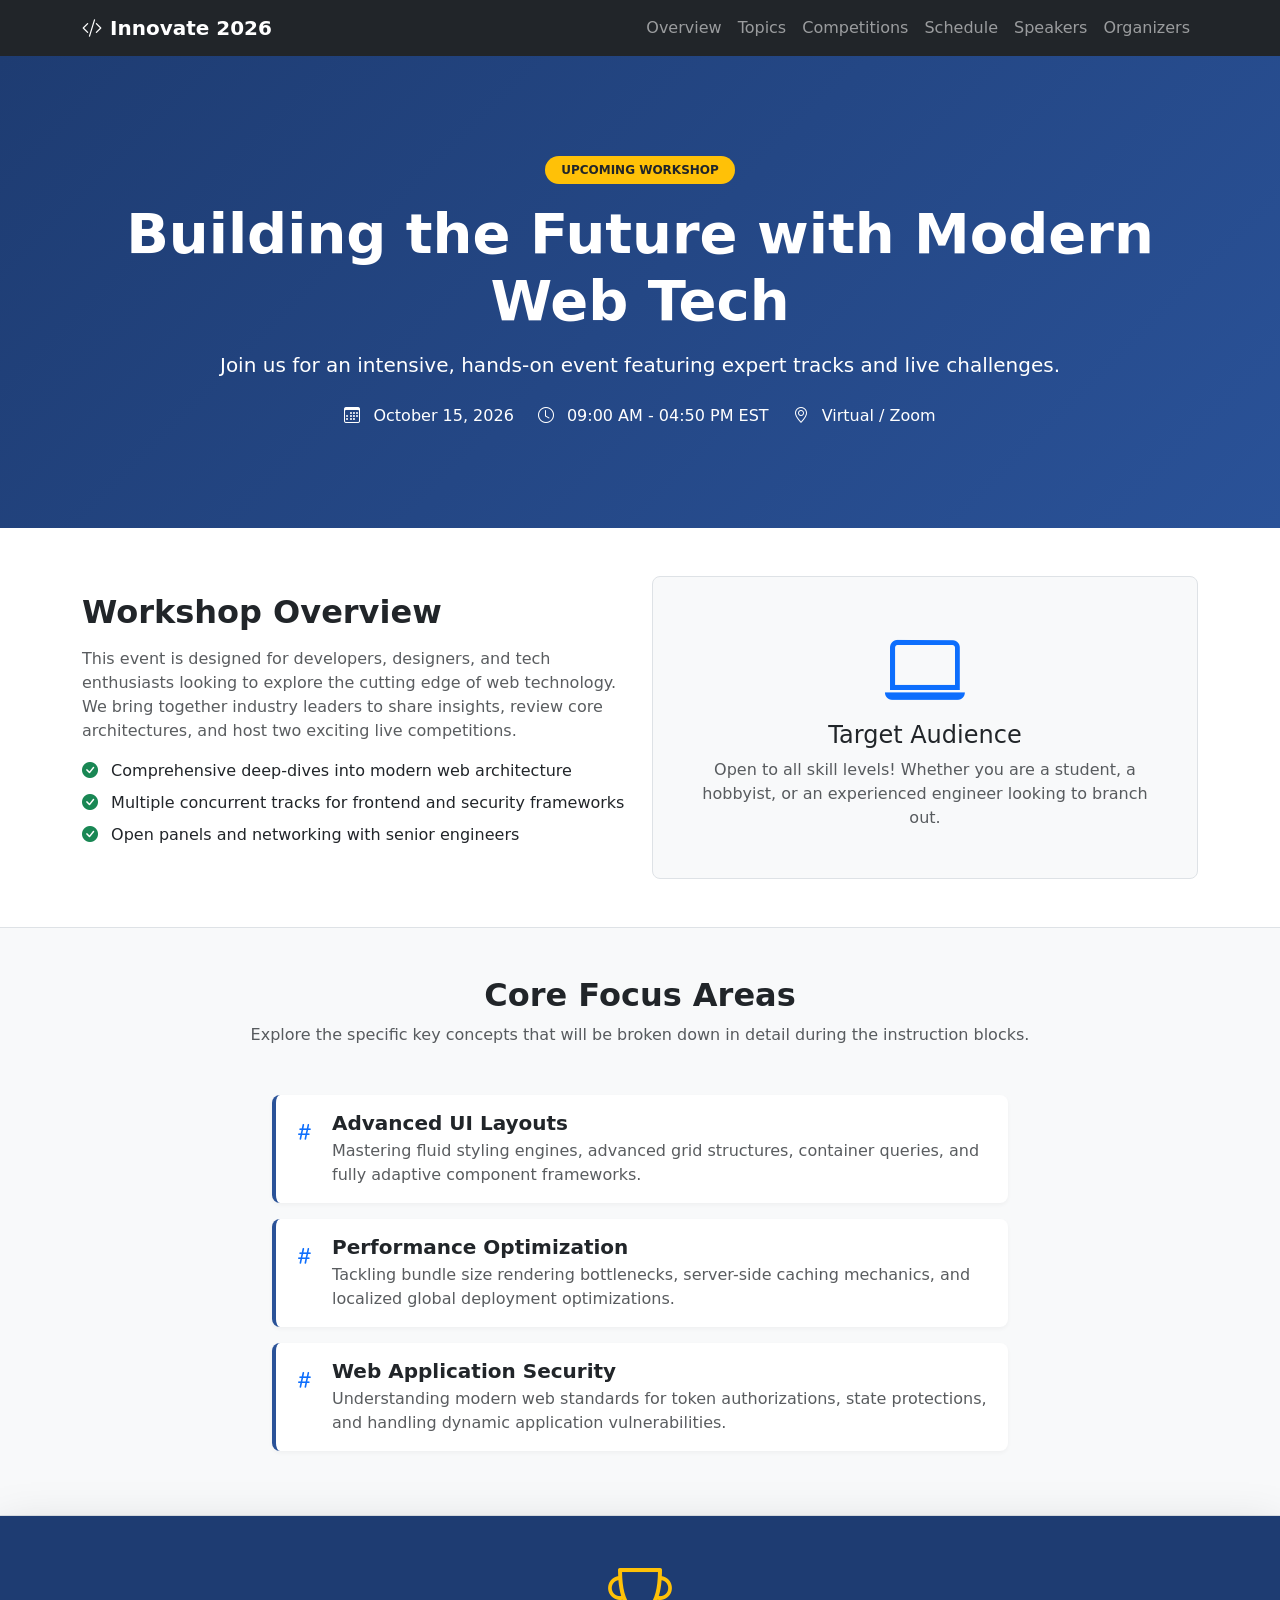
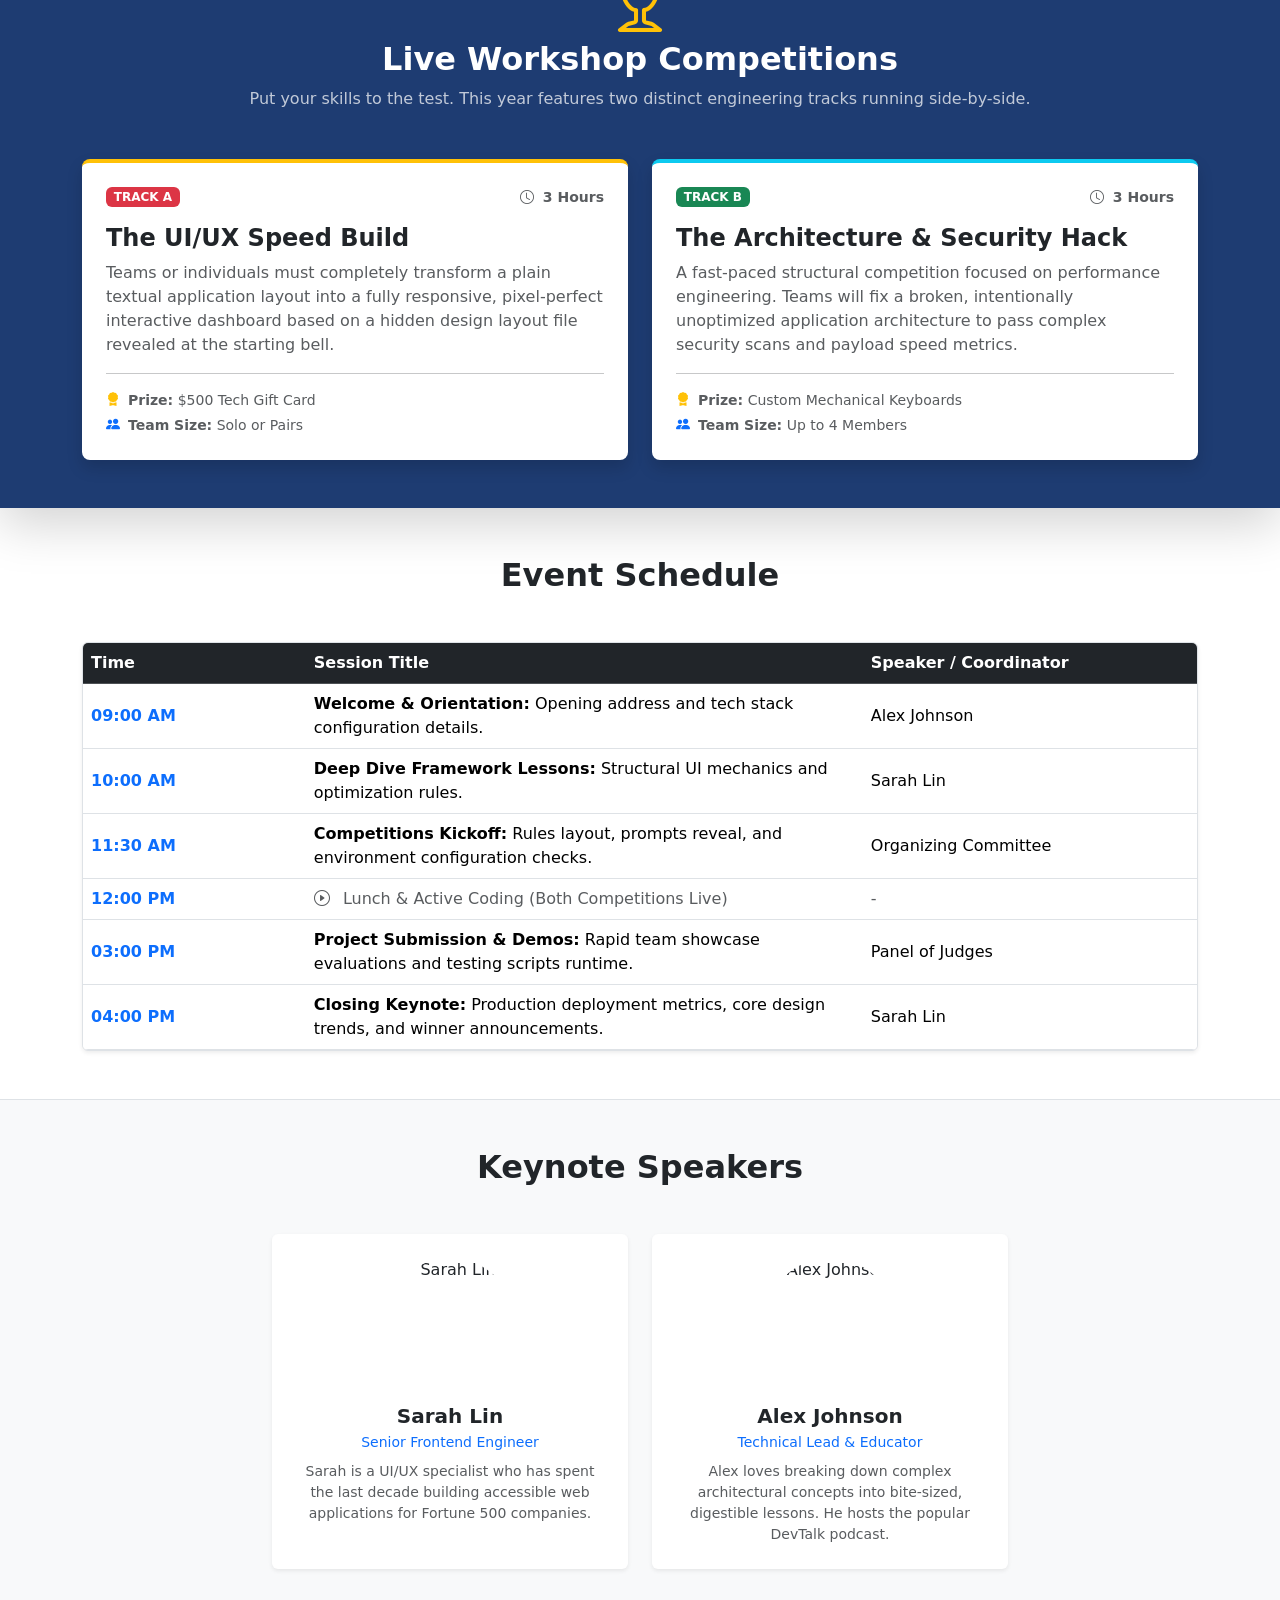
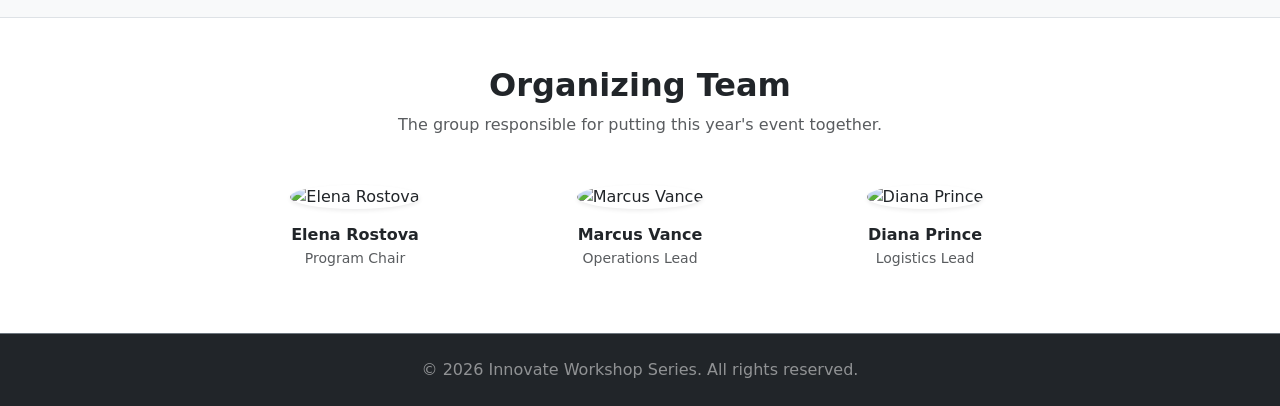
==== dev_index.html @ ad9a091f "new website draft" ====
<!DOCTYPE html>
<html lang="en">
<head>
    <meta charset="UTF-8">
    <meta name="viewport" content="width=device-width, initial-scale=1.0">
    <title>Innovate 2026 | Tech Workshop & Competitions</title>
    <!-- Bootstrap 5 CSS -->
    <link href="https://cdn.jsdelivr.net/npm/bootstrap@5.3.3/dist/css/bootstrap.min.css" rel="stylesheet">
    <!-- Bootstrap Icons -->
    <link href="https://cdn.jsdelivr.net/npm/bootstrap-icons@1.11.3/font/bootstrap-icons.min.css" rel="stylesheet">
    <style>
        .hero-section {
            background: linear-gradient(135deg, #1e3c72 0%, #2a5298 100%);
            color: white;
            padding: 100px 0;
        }

        .speaker-card img, .organizer-card img {
            width: 130px;
            height: 130px;
            object-fit: cover;
        }

        .bg-competitions { background-color: #1e3c72; color: #ffffff; }
        
        .topic-list-item {
            padding: 1rem;
            background: #ffffff;
            border-radius: 8px;
            box-shadow: 0 2px 4px rgba(0,0,0,0.04);
            margin-bottom: 1rem;
            border-left: 4px solid #2a5298;
        }
    </style>
</head>
<body>

    <!-- Navigation -->
    <nav class="navbar navbar-expand-lg navbar-dark bg-dark sticky-top">
        <div class="container">
            <a class="navbar-brand fw-bold" href="#"><i class="bi bi-code-slash me-2"></i>Innovate 2026</a>
            <button class="navbar-toggler" type="button" data-bs-toggle="collapse" data-bs-target="#navbarNav">
                <span class="navbar-toggler-icon"></span>
            </button>
            <div class="collapse navbar-collapse" id="navbarNav">
                <ul class="navbar-nav ms-auto">
                    <li class="nav-item"><a class="nav-link" href="#overview">Overview</a></li>
                    <li class="nav-item"><a class="nav-link" href="#topics">Topics</a></li>
                    <li class="nav-item"><a class="nav-link" href="#competitions">Competitions</a></li>
                    <li class="nav-item"><a class="nav-link" href="#schedule">Schedule</a></li>
                    <li class="nav-item"><a class="nav-link" href="#speakers">Speakers</a></li>
                    <li class="nav-item"><a class="nav-link" href="#organizers">Organizers</a></li>
                </ul>
            </div>
        </div>
    </nav>
    

    <!-- Hero Section -->
    <header class="hero-section text-center">
        <div class="container">
            <span class="badge bg-warning text-dark mb-3 px-3 py-2 rounded-pill fw-bold">UPCOMING WORKSHOP</span>
            <h1 class="display-4 fw-bold mb-3">Building the Future with Modern Web Tech</h1>
            <p class="lead mb-4">Join us for an intensive, hands-on event featuring expert tracks and live challenges.</p>
            <div class="d-flex justify-content-center gap-4">
                <div><i class="bi bi-calendar3 me-2"></i> October 15, 2026</div>
                <div><i class="bi bi-clock me-2"></i> 09:00 AM - 04:50 PM EST</div>
                <div><i class="bi bi-geo-alt me-2"></i> Virtual / Zoom</div>
            </div>
        </div>
    </header>

    <!-- Overview Section (White Background) -->
    <section id="overview" class="py-5">
        <div class="container">
            <div class="row align-items-center">
                <div class="col-md-6">
                    <h2 class="fw-bold mb-3">Workshop Overview</h2>
                    <p class="text-muted">This event is designed for developers, designers, and tech enthusiasts looking to explore the cutting edge of web technology. We bring together industry leaders to share insights, review core architectures, and host two exciting live competitions.</p>
                    <ul class="list-unstyled">
                        <li class="mb-2"><i class="bi bi-check-circle-fill text-success me-2"></i> Comprehensive deep-dives into modern web architecture</li>
                        <li class="mb-2"><i class="bi bi-check-circle-fill text-success me-2"></i> Multiple concurrent tracks for frontend and security frameworks</li>
                        <li class="mb-2"><i class="bi bi-check-circle-fill text-success me-2"></i> Open panels and networking with senior engineers</li>
                    </ul>
                </div>
                <div class="col-md-6 text-center">
                    <div class="p-5 bg-light rounded-3 border">
                        <i class="bi bi-laptop display-1 text-primary mb-3"></i>
                        <h4>Target Audience</h4>
                        <p class="text-muted mb-0">Open to all skill levels! Whether you are a student, a hobbyist, or an experienced engineer looking to branch out.</p>
                    </div>
                </div>
            </div>
        </div>
    </section>

    <!-- Topics Section (Light Gray Background) -->
    <section id="topics" class="py-5 bg-light border-top border-bottom">
        <div class="container">
            <h2 class="text-center fw-bold mb-2">Core Focus Areas</h2>
            <p class="text-center text-muted mb-5">Explore the specific key concepts that will be broken down in detail during the instruction blocks.</p>
            
            <div class="row justify-content-center">
                <div class="col-lg-8">
                    <!-- Bulleted Style List Group -->
                    <div class="topic-list-item d-flex align-items-start">
                        <i class="bi bi-hash text-primary fs-4 me-3 mt-1"></i>
                        <div>
                            <h5 class="fw-bold mb-1">Advanced UI Layouts</h5>
                            <p class="text-muted mb-0">Mastering fluid styling engines, advanced grid structures, container queries, and fully adaptive component frameworks.</p>
                        </div>
                    </div>

                    <div class="topic-list-item d-flex align-items-start">
                        <i class="bi bi-hash text-primary fs-4 me-3 mt-1"></i>
                        <div>
                            <h5 class="fw-bold mb-1">Performance Optimization</h5>
                            <p class="text-muted mb-0">Tackling bundle size rendering bottlenecks, server-side caching mechanics, and localized global deployment optimizations.</p>
                        </div>
                    </div>

                    <div class="topic-list-item d-flex align-items-start">
                        <i class="bi bi-hash text-primary fs-4 me-3 mt-1"></i>
                        <div>
                            <h5 class="fw-bold mb-1">Web Application Security</h5>
                            <p class="text-muted mb-0">Understanding modern web standards for token authorizations, state protections, and handling dynamic application vulnerabilities.</p>
                        </div>
                    </div>
                </div>
            </div>
        </div>
    </section>

    <!-- Competitions Section (Dark Slate Background for high contrast) -->
    <section id="competitions" class="py-5 bg-competitions shadow-lg">
        <div class="container">
            <div class="text-center mb-5">
                <i class="bi bi-trophy display-3 text-warning mb-2"></i>
                <h2 class="fw-bold">Live Workshop Competitions</h2>
                <p class="text-light opacity-75">Put your skills to the test. This year features two distinct engineering tracks running side-by-side.</p>
            </div>
            
            <div class="row g-4">
                <!-- Competition 1 -->
                <div class="col-md-6">
                    <div class="bg-white text-dark p-4 rounded-3 h-100 border-top border-4 border-warning shadow">
                        <div class="d-flex justify-content-between align-items-center mb-3">
                            <span class="badge bg-danger">TRACK A</span>
                            <small class="text-muted fw-bold"><i class="bi bi-clock me-1"></i> 3 Hours</small>
                        </div>
                        <h4 class="fw-bold mb-2">The UI/UX Speed Build</h4>
                        <p class="text-muted">Teams or individuals must completely transform a plain textual application layout into a fully responsive, pixel-perfect interactive dashboard based on a hidden design layout file revealed at the starting bell.</p>
                        <hr>
                        <ul class="list-unstyled text-muted small mb-0">
                            <li class="mb-1"><i class="bi bi-award-fill text-warning me-2"></i><strong>Prize:</strong> $500 Tech Gift Card</li>
                            <li><i class="bi bi-people-fill text-primary me-2"></i><strong>Team Size:</strong> Solo or Pairs</li>
                        </ul>
                    </div>
                </div>
                
                <!-- Competition 2 -->
                <div class="col-md-6">
                    <div class="bg-white text-dark p-4 rounded-3 h-100 border-top border-4 border-info shadow">
                        <div class="d-flex justify-content-between align-items-center mb-3">
                            <span class="badge bg-success">TRACK B</span>
                            <small class="text-muted fw-bold"><i class="bi bi-clock me-1"></i> 3 Hours</small>
                        </div>
                        <h4 class="fw-bold mb-2">The Architecture & Security Hack</h4>
                        <p class="text-muted">A fast-paced structural competition focused on performance engineering. Teams will fix a broken, intentionally unoptimized application architecture to pass complex security scans and payload speed metrics.</p>
                        <hr>
                        <ul class="list-unstyled text-muted small mb-0">
                            <li class="mb-1"><i class="bi bi-award-fill text-warning me-2"></i><strong>Prize:</strong> Custom Mechanical Keyboards</li>
                            <li><i class="bi bi-people-fill text-primary me-2"></i><strong>Team Size:</strong> Up to 4 Members</li>
                        </ul>
                    </div>
                </div>
            </div>
        </div>
    </section>

    <!-- Schedule Section (White Background) -->
    <section id="schedule" class="py-5 bg-schedule">
        <div class="container">
            <h2 class="text-center fw-bold mb-5">Event Schedule</h2>
            <div class="table-responsive bg-white shadow-sm rounded border">
                <table class="table table-hover align-middle mb-0">
                    <thead class="table-dark">
                        <tr>
                            <th style="width: 20%">Time</th>
                            <th style="width: 50%">Session Title</th>
                            <th style="width: 30%">Speaker / Coordinator</th>
                        </tr>
                    </thead>
                    <tbody>
                        <tr>
                            <td class="fw-bold text-primary">09:00 AM</td>
                            <td><strong>Welcome & Orientation:</strong> Opening address and tech stack configuration details.</td>
                            <td>Alex Johnson</td>
                        </tr>
                        <tr>
                            <td class="fw-bold text-primary">10:00 AM</td>
                            <td><strong>Deep Dive Framework Lessons:</strong> Structural UI mechanics and optimization rules.</td>
                            <td>Sarah Lin</td>
                        </tr>
                        <tr>
                            <td class="fw-bold text-primary">11:30 AM</td>
                            <td><strong>Competitions Kickoff:</strong> Rules layout, prompts reveal, and environment configuration checks.</td>
                            <td>Organizing Committee</td>
                        </tr>
                        <tr>
                            <td class="fw-bold text-primary">12:00 PM</td>
                            <td class="text-muted"><i class="bi bi-play-circle me-2"></i> Lunch & Active Coding (Both Competitions Live)</td>
                            <td class="text-muted">-</td>
                        </tr>
                        <tr>
                            <td class="fw-bold text-primary">03:00 PM</td>
                            <td><strong>Project Submission & Demos:</strong> Rapid team showcase evaluations and testing scripts runtime.</td>
                            <td>Panel of Judges</td>
                        </tr>
                        <tr>
                            <td class="fw-bold text-primary">04:00 PM</td>
                            <td><strong>Closing Keynote:</strong> Production deployment metrics, core design trends, and winner announcements.</td>
                            <td>Sarah Lin</td>
                        </tr>
                    </tbody>
                </table>
            </div>
        </div>
    </section>

    <!-- Speakers Section (Light Gray Background) -->
    <section id="speakers" class="py-5 bg-light border-top border-bottom">
        <div class="container">
            <h2 class="text-center fw-bold mb-5">Keynote Speakers</h2>
            <div class="row g-4 justify-content-center">
                <!-- Speaker 1 -->
                <div class="col-md-5 col-lg-4">
                    <div class="card h-100 text-center shadow-sm p-4 speaker-card border-0">
                        <img src="https://images.unsplash.com/photo-1534528741775-53994a69daeb?auto=format&fit=crop&w=300&q=80" class="rounded-circle mx-auto mb-3" alt="Sarah Lin">
                        <h5 class="fw-bold mb-1">Sarah Lin</h5>
                        <p class="text-primary small mb-2">Senior Frontend Engineer</p>
                        <p class="text-muted small mb-0">Sarah is a UI/UX specialist who has spent the last decade building accessible web applications for Fortune 500 companies.</p>
                    </div>
                </div>
                <!-- Speaker 2 -->
                <div class="col-md-5 col-lg-4">
                    <div class="card h-100 text-center shadow-sm p-4 speaker-card border-0">
                        <img src="https://images.unsplash.com/photo-1507003211169-0a1dd7228f2d?auto=format&fit=crop&w=300&q=80" class="rounded-circle mx-auto mb-3" alt="Alex Johnson">
                        <h5 class="fw-bold mb-1">Alex Johnson</h5>
                        <p class="text-primary small mb-2">Technical Lead & Educator</p>
                        <p class="text-muted small mb-0">Alex loves breaking down complex architectural concepts into bite-sized, digestible lessons. He hosts the popular DevTalk podcast.</p>
                    </div>
                </div>
            </div>
        </div>
    </section>

    <!-- Organizers Section (White Background) -->
    <section id="organizers" class="py-5">
        <div class="container">
            <h2 class="text-center fw-bold mb-2">Organizing Team</h2>
            <p class="text-center text-muted mb-5">The group responsible for putting this year's event together.</p>
            <div class="row g-4 justify-content-center">
                <!-- Organizer 1 -->
                <div class="col-6 col-md-3">
                    <div class="text-center organizer-card">
                        <img src="https://images.unsplash.com/photo-1573496359142-b8d87734a5a2?auto=format&fit=crop&w=300&q=80" class="rounded-circle mx-auto mb-3 shadow-sm" alt="Elena Rostova">
                        <h6 class="fw-bold mb-1">Elena Rostova</h6>
                        <p class="text-muted small">Program Chair</p>
                    </div>
                </div>
                <!-- Organizer 2 -->
                <div class="col-6 col-md-3">
                    <div class="text-center organizer-card">
                        <img src="https://images.unsplash.com/photo-1492562080023-ab3db95bfbce?auto=format&fit=crop&w=300&q=80" class="rounded-circle mx-auto mb-3 shadow-sm" alt="Marcus Vance">
                        <h6 class="fw-bold mb-1">Marcus Vance</h6>
                        <p class="text-muted small">Operations Lead</p>
                    </div>
                </div>
                <!-- Organizer 3 -->
                <div class="col-6 col-md-3">
                    <div class="text-center organizer-card">
                        <img src="https://images.unsplash.com/photo-1544005313-94ddf0286df2?auto=format&fit=crop&w=300&q=80" class="rounded-circle mx-auto mb-3 shadow-sm" alt="Diana Prince">
                        <h6 class="fw-bold mb-1">Diana Prince</h6>
                        <p class="text-muted small">Logistics Lead</p>
                    </div>
                </div>
            </div>
        </div>
    </section>

    <!-- Footer -->
    <footer class="bg-dark text-white-50 text-center py-4 border-top border-secondary">
        <div class="container">
            <p class="mb-0">&copy; 2026 Innovate Workshop Series. All rights reserved.</p>
        </div>
    </footer>

    <!-- Bootstrap 5 JS Bundle with Popper -->
    <script src="https://cdn.jsdelivr.net/npm/bootstrap@5.3.3/dist/js/bootstrap.bundle.min.js"></script>
</body>
</html>
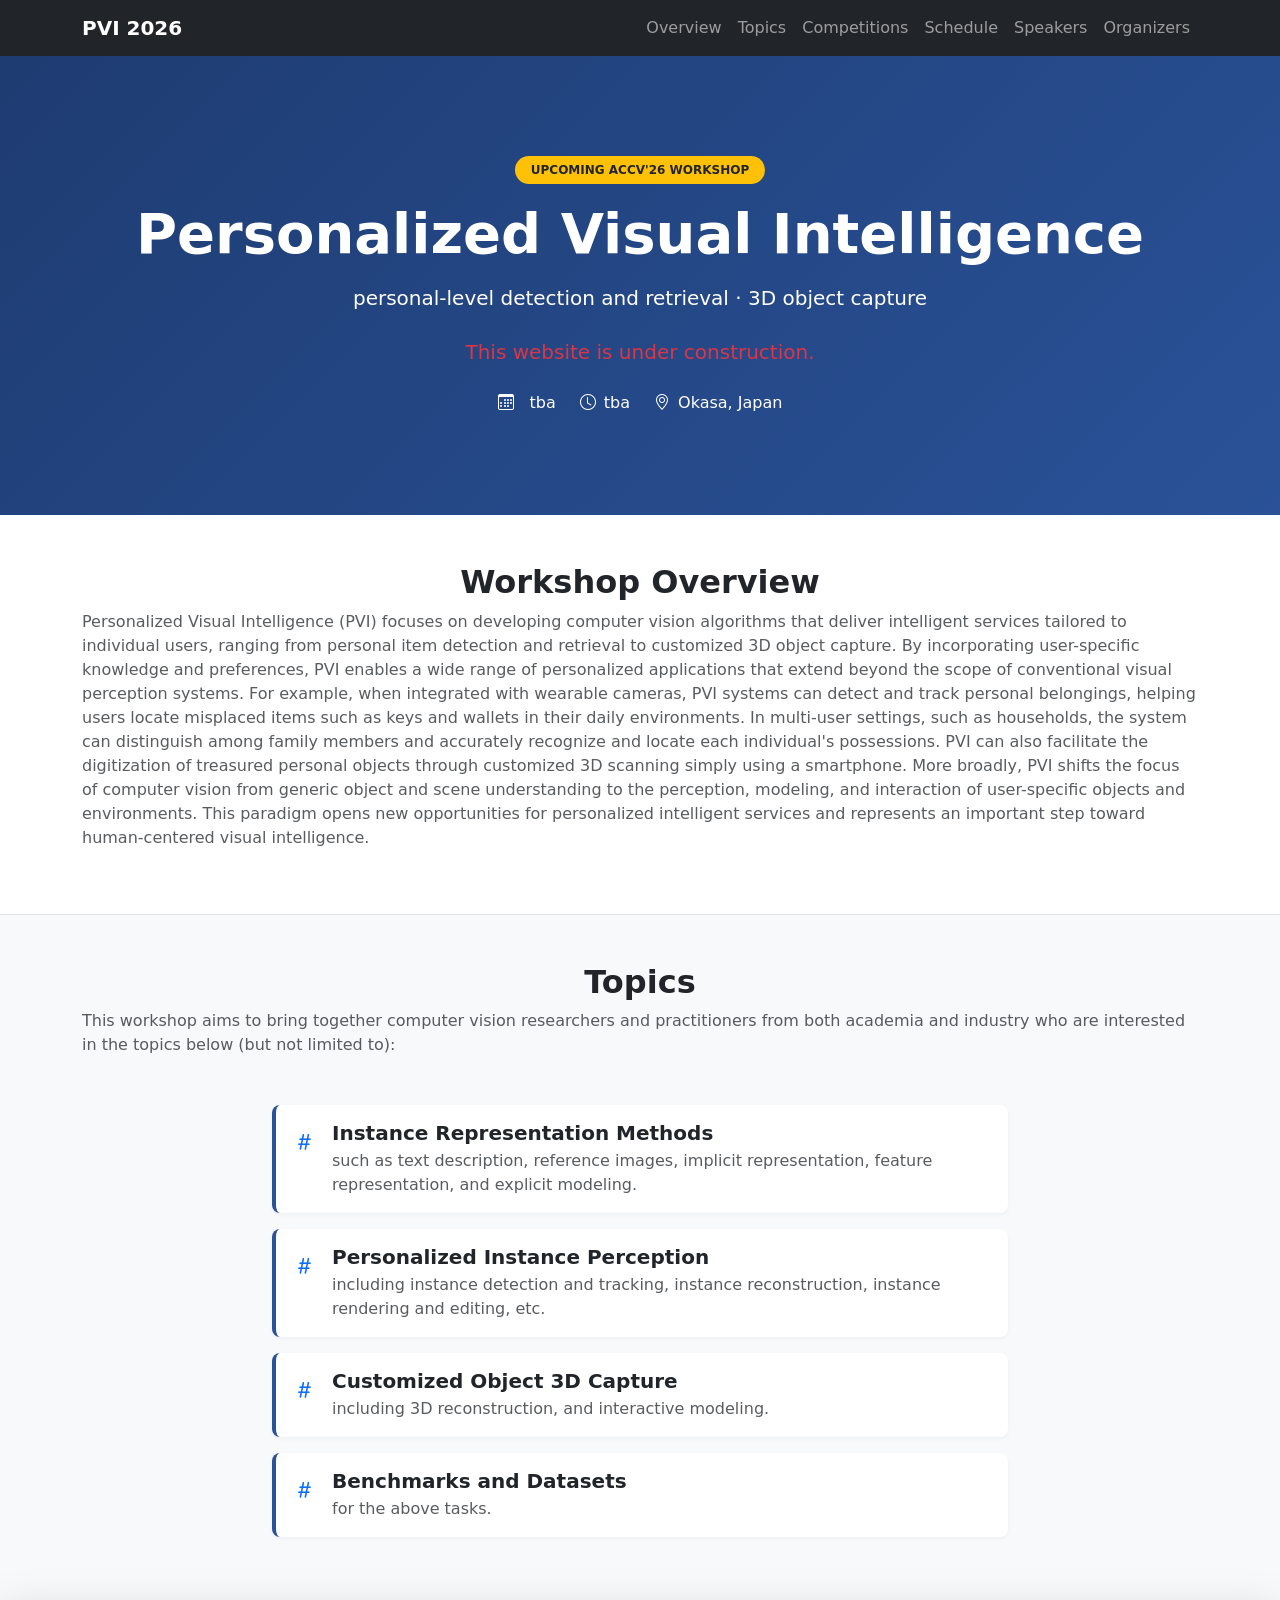
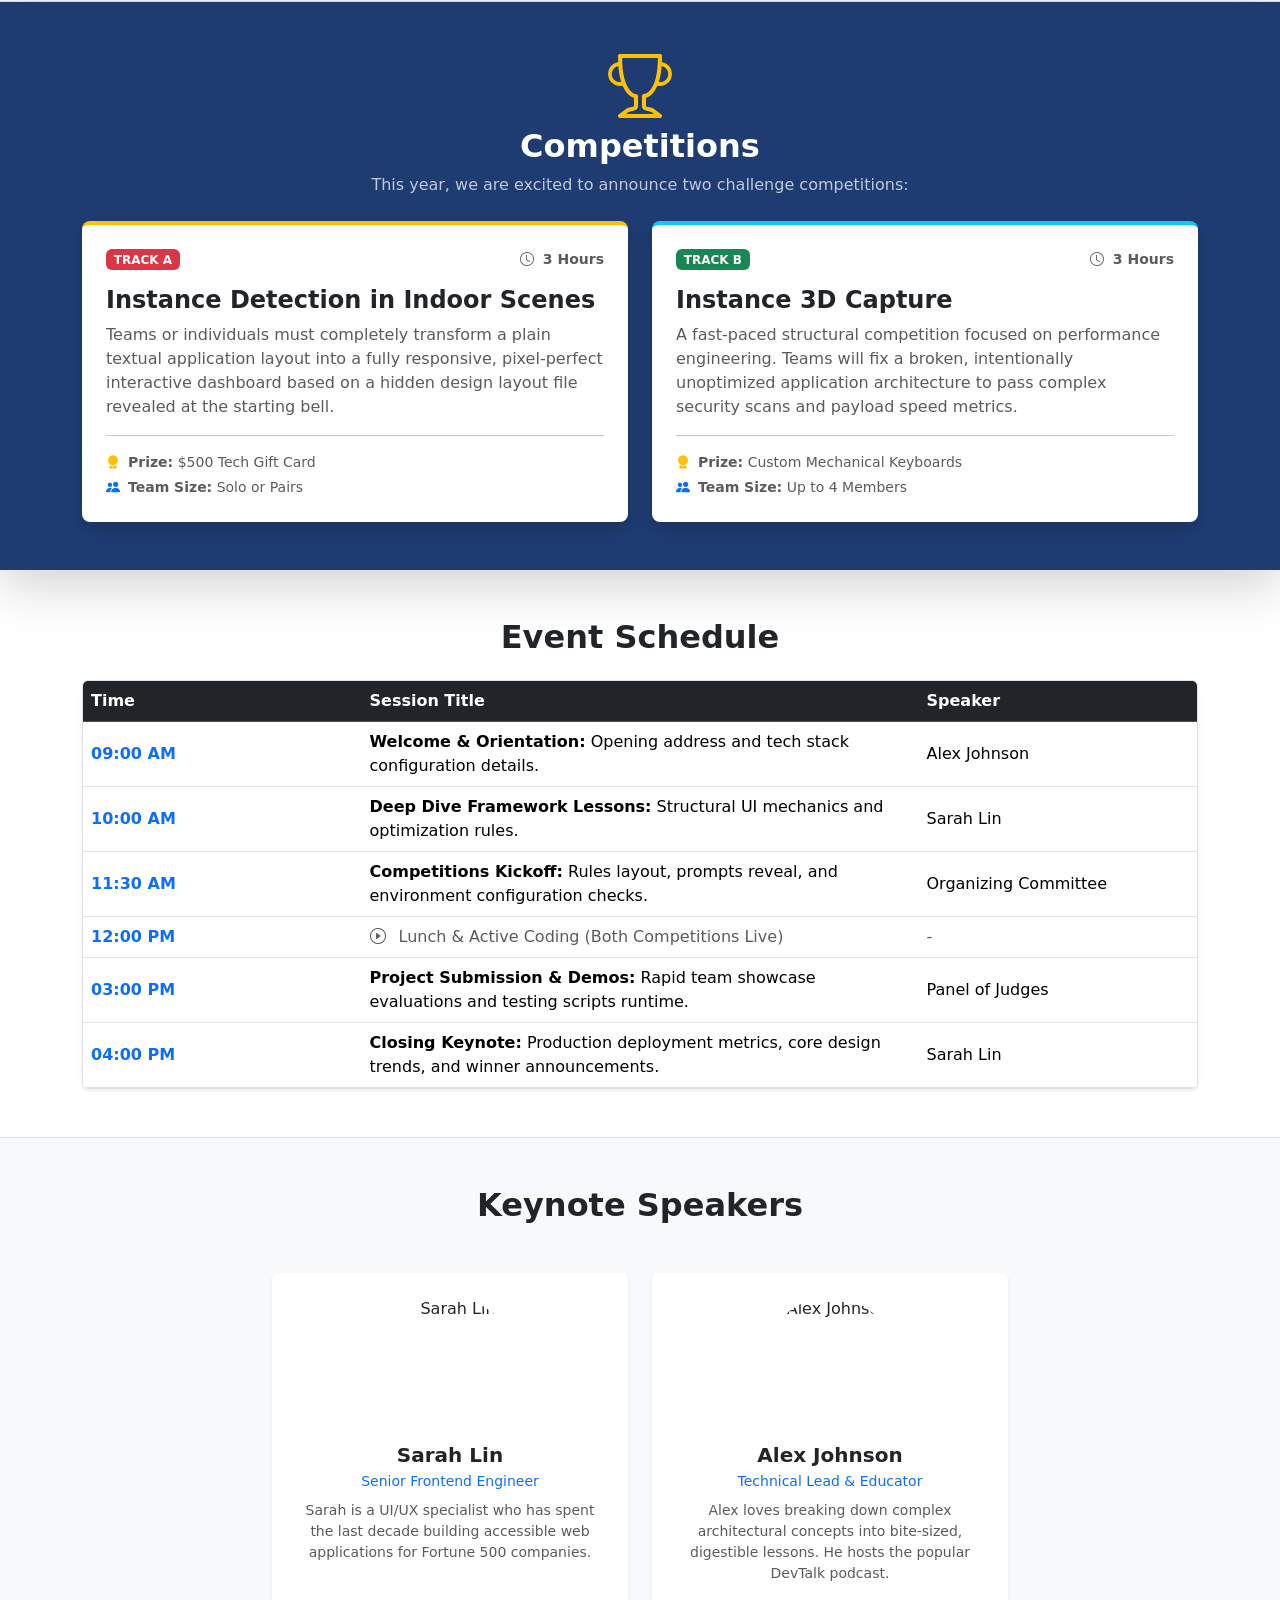
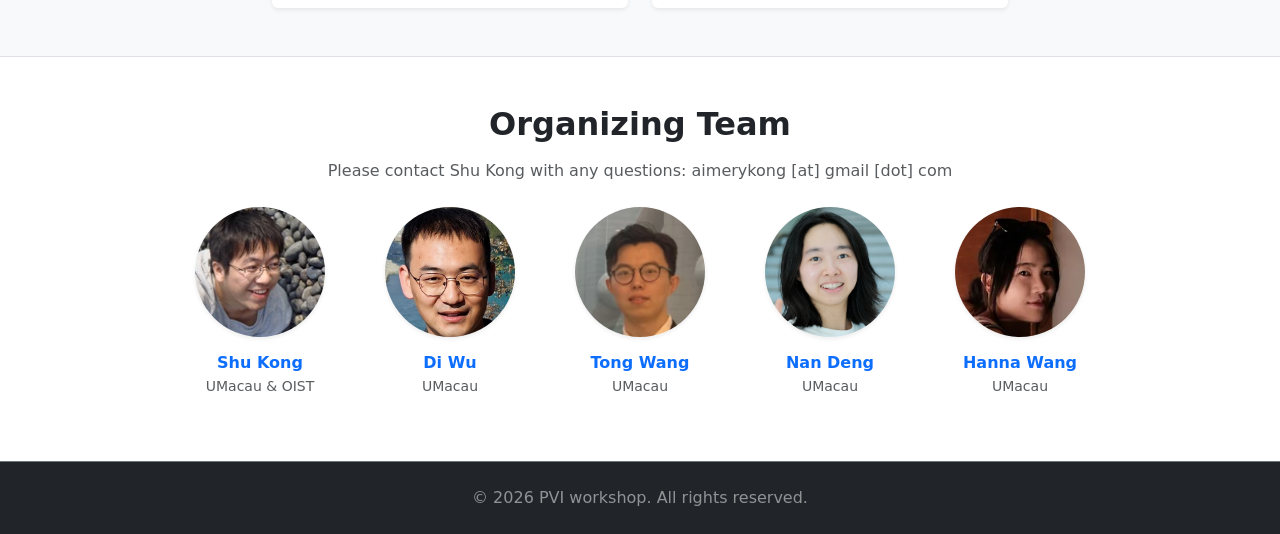
==== commit 121767f1: "update overview & topic & organizer" ====
--- a/dev_index.html
+++ b/dev_index.html
@@ -3,7 +3,7 @@
 <head>
     <meta charset="UTF-8">
     <meta name="viewport" content="width=device-width, initial-scale=1.0">
-    <title>Innovate 2026 | Tech Workshop & Competitions</title>
+    <title>PVI 2026</title>
     <!-- Bootstrap 5 CSS -->
     <link href="https://cdn.jsdelivr.net/npm/bootstrap@5.3.3/dist/css/bootstrap.min.css" rel="stylesheet">
     <!-- Bootstrap Icons -->
@@ -31,6 +31,7 @@
             margin-bottom: 1rem;
             border-left: 4px solid #2a5298;
         }
+
     </style>
 </head>
 <body>
@@ -38,7 +39,7 @@
     <!-- Navigation -->
     <nav class="navbar navbar-expand-lg navbar-dark bg-dark sticky-top">
         <div class="container">
-            <a class="navbar-brand fw-bold" href="#"><i class="bi bi-code-slash me-2"></i>Innovate 2026</a>
+            <a class="navbar-brand fw-bold" href="https://personalized-visual-intelligence.github.io">PVI 2026</a>
             <button class="navbar-toggler" type="button" data-bs-toggle="collapse" data-bs-target="#navbarNav">
                 <span class="navbar-toggler-icon"></span>
             </button>
@@ -59,46 +60,47 @@
     <!-- Hero Section -->
     <header class="hero-section text-center">
         <div class="container">
-            <span class="badge bg-warning text-dark mb-3 px-3 py-2 rounded-pill fw-bold">UPCOMING WORKSHOP</span>
-            <h1 class="display-4 fw-bold mb-3">Building the Future with Modern Web Tech</h1>
-            <p class="lead mb-4">Join us for an intensive, hands-on event featuring expert tracks and live challenges.</p>
+            <span class="badge bg-warning text-dark mb-3 px-3 py-2 rounded-pill fw-bold">UPCOMING ACCV'26 WORKSHOP</span>
+            <h1 class="display-4 fw-bold mb-3">Personalized Visual Intelligence</h1>
+            <p class="lead mb-4">personal-level detection and retrieval · 3D object capture</p>
+            <p class="lead mb-4 text-danger">This website is under construction.</p>
             <div class="d-flex justify-content-center gap-4">
-                <div><i class="bi bi-calendar3 me-2"></i> October 15, 2026</div>
-                <div><i class="bi bi-clock me-2"></i> 09:00 AM - 04:50 PM EST</div>
-                <div><i class="bi bi-geo-alt me-2"></i> Virtual / Zoom</div>
+                <div><i class="bi bi-calendar3 me-3"></i>tba</div>
+                <div><i class="bi bi-clock me-2"></i>tba</div>
+                <div><i class="bi bi-geo-alt me-2"></i>Okasa, Japan</div>
             </div>
         </div>
     </header>
 
-    <!-- Overview Section (White Background) -->
+
+
+    <!-- Overview Section -->
     <section id="overview" class="py-5">
         <div class="container">
             <div class="row align-items-center">
-                <div class="col-md-6">
-                    <h2 class="fw-bold mb-3">Workshop Overview</h2>
-                    <p class="text-muted">This event is designed for developers, designers, and tech enthusiasts looking to explore the cutting edge of web technology. We bring together industry leaders to share insights, review core architectures, and host two exciting live competitions.</p>
-                    <ul class="list-unstyled">
-                        <li class="mb-2"><i class="bi bi-check-circle-fill text-success me-2"></i> Comprehensive deep-dives into modern web architecture</li>
-                        <li class="mb-2"><i class="bi bi-check-circle-fill text-success me-2"></i> Multiple concurrent tracks for frontend and security frameworks</li>
-                        <li class="mb-2"><i class="bi bi-check-circle-fill text-success me-2"></i> Open panels and networking with senior engineers</li>
-                    </ul>
-                </div>
-                <div class="col-md-6 text-center">
-                    <div class="p-5 bg-light rounded-3 border">
-                        <i class="bi bi-laptop display-1 text-primary mb-3"></i>
-                        <h4>Target Audience</h4>
-                        <p class="text-muted mb-0">Open to all skill levels! Whether you are a student, a hobbyist, or an experienced engineer looking to branch out.</p>
-                    </div>
-                </div>
-            </div>
-        </div>
-    </section>
-
-    <!-- Topics Section (Light Gray Background) -->
+                <h2 class="text-center fw-bold mb-2">Workshop Overview</h2>
+                <p class="text-muted">
+                    Personalized Visual Intelligence (PVI) focuses on developing computer vision algorithms that 
+                    deliver intelligent services tailored to individual users, ranging from personal item detection 
+                    and retrieval to customized 3D object capture. By incorporating user-specific knowledge and preferences, 
+                    PVI enables a wide range of personalized applications that extend beyond the scope of conventional visual perception systems. 
+                    For example, when integrated with wearable cameras, PVI systems can detect and track personal belongings, 
+                    helping users locate misplaced items such as keys and wallets in their daily environments. 
+                    In multi-user settings, such as households, the system can distinguish among family members and accurately recognize and locate each individual's possessions. 
+                    PVI can also facilitate the digitization of treasured personal objects through customized 3D scanning simply using a smartphone. 
+                    More broadly, PVI shifts the focus of computer vision from generic object and scene understanding to the perception, 
+                    modeling, and interaction of user-specific objects and environments. 
+                    This paradigm opens new opportunities for personalized intelligent services and represents an important step toward human-centered visual intelligence. 
+                </p>
+            </div>
+        </div>
+    </section>
+
+    <!-- Topics Section -->
     <section id="topics" class="py-5 bg-light border-top border-bottom">
         <div class="container">
-            <h2 class="text-center fw-bold mb-2">Core Focus Areas</h2>
-            <p class="text-center text-muted mb-5">Explore the specific key concepts that will be broken down in detail during the instruction blocks.</p>
+            <h2 class="text-center fw-bold mb-2">Topics</h2>
+            <p class="text-muted mb-5">This workshop aims to bring together computer vision researchers and practitioners from both academia and industry who are interested in the topics below (but not limited to):</p>
             
             <div class="row justify-content-center">
                 <div class="col-lg-8">
@@ -106,24 +108,32 @@
                     <div class="topic-list-item d-flex align-items-start">
                         <i class="bi bi-hash text-primary fs-4 me-3 mt-1"></i>
                         <div>
-                            <h5 class="fw-bold mb-1">Advanced UI Layouts</h5>
-                            <p class="text-muted mb-0">Mastering fluid styling engines, advanced grid structures, container queries, and fully adaptive component frameworks.</p>
+                            <h5 class="fw-bold mb-1">Instance Representation Methods</h5>
+                            <p class="text-muted mb-0">such as text description, reference images, implicit representation, feature representation, and explicit modeling.</p>
                         </div>
                     </div>
 
                     <div class="topic-list-item d-flex align-items-start">
                         <i class="bi bi-hash text-primary fs-4 me-3 mt-1"></i>
                         <div>
-                            <h5 class="fw-bold mb-1">Performance Optimization</h5>
-                            <p class="text-muted mb-0">Tackling bundle size rendering bottlenecks, server-side caching mechanics, and localized global deployment optimizations.</p>
+                            <h5 class="fw-bold mb-1">Personalized Instance Perception</h5>
+                            <p class="text-muted mb-0">including instance detection and tracking, instance reconstruction, instance rendering and editing, etc.</p>
                         </div>
                     </div>
 
                     <div class="topic-list-item d-flex align-items-start">
                         <i class="bi bi-hash text-primary fs-4 me-3 mt-1"></i>
                         <div>
-                            <h5 class="fw-bold mb-1">Web Application Security</h5>
-                            <p class="text-muted mb-0">Understanding modern web standards for token authorizations, state protections, and handling dynamic application vulnerabilities.</p>
+                            <h5 class="fw-bold mb-1">Customized Object 3D Capture</h5>
+                            <p class="text-muted mb-0">including 3D reconstruction, and interactive modeling.</p>
+                        </div>
+                    </div>
+
+                    <div class="topic-list-item d-flex align-items-start">
+                        <i class="bi bi-hash text-primary fs-4 me-3 mt-1"></i>
+                        <div>
+                            <h5 class="fw-bold mb-1">Benchmarks and Datasets</h5>
+                            <p class="text-muted mb-0">for the above tasks.</p>
                         </div>
                     </div>
                 </div>
@@ -134,12 +144,12 @@
     <!-- Competitions Section (Dark Slate Background for high contrast) -->
     <section id="competitions" class="py-5 bg-competitions shadow-lg">
         <div class="container">
-            <div class="text-center mb-5">
+            <div class="text-center mb-4">
                 <i class="bi bi-trophy display-3 text-warning mb-2"></i>
-                <h2 class="fw-bold">Live Workshop Competitions</h2>
-                <p class="text-light opacity-75">Put your skills to the test. This year features two distinct engineering tracks running side-by-side.</p>
-            </div>
-            
+                <h2 class="fw-bold">Competitions</h2>
+                <p class="text-light opacity-75">This year, we are excited to announce two challenge competitions:</p>            
+            </div>
+
             <div class="row g-4">
                 <!-- Competition 1 -->
                 <div class="col-md-6">
@@ -148,7 +158,7 @@
                             <span class="badge bg-danger">TRACK A</span>
                             <small class="text-muted fw-bold"><i class="bi bi-clock me-1"></i> 3 Hours</small>
                         </div>
-                        <h4 class="fw-bold mb-2">The UI/UX Speed Build</h4>
+                        <h4 class="fw-bold mb-2">Instance Detection in Indoor Scenes</h4>
                         <p class="text-muted">Teams or individuals must completely transform a plain textual application layout into a fully responsive, pixel-perfect interactive dashboard based on a hidden design layout file revealed at the starting bell.</p>
                         <hr>
                         <ul class="list-unstyled text-muted small mb-0">
@@ -165,7 +175,7 @@
                             <span class="badge bg-success">TRACK B</span>
                             <small class="text-muted fw-bold"><i class="bi bi-clock me-1"></i> 3 Hours</small>
                         </div>
-                        <h4 class="fw-bold mb-2">The Architecture & Security Hack</h4>
+                        <h4 class="fw-bold mb-2">Instance 3D Capture</h4>
                         <p class="text-muted">A fast-paced structural competition focused on performance engineering. Teams will fix a broken, intentionally unoptimized application architecture to pass complex security scans and payload speed metrics.</p>
                         <hr>
                         <ul class="list-unstyled text-muted small mb-0">
@@ -181,14 +191,14 @@
     <!-- Schedule Section (White Background) -->
     <section id="schedule" class="py-5 bg-schedule">
         <div class="container">
-            <h2 class="text-center fw-bold mb-5">Event Schedule</h2>
+            <h2 class="text-center fw-bold mb-4">Event Schedule</h2>
             <div class="table-responsive bg-white shadow-sm rounded border">
                 <table class="table table-hover align-middle mb-0">
                     <thead class="table-dark">
                         <tr>
-                            <th style="width: 20%">Time</th>
+                            <th style="width: 25%">Time</th>
                             <th style="width: 50%">Session Title</th>
-                            <th style="width: 30%">Speaker / Coordinator</th>
+                            <th style="width: 25%">Speaker</th>
                         </tr>
                     </thead>
                     <tbody>
@@ -255,44 +265,70 @@
         </div>
     </section>
 
-    <!-- Organizers Section (White Background) -->
+    <!-- Organizers Section -->
     <section id="organizers" class="py-5">
         <div class="container">
-            <h2 class="text-center fw-bold mb-2">Organizing Team</h2>
-            <p class="text-center text-muted mb-5">The group responsible for putting this year's event together.</p>
+            <h2 class="text-center fw-bold mb-3">Organizing Team</h2>
+            <p class="text-center text-muted mb-4">Please contact Shu Kong with any questions: aimerykong [at] gmail [dot] com </p>
             <div class="row g-4 justify-content-center">
                 <!-- Organizer 1 -->
-                <div class="col-6 col-md-3">
-                    <div class="text-center organizer-card">
-                        <img src="https://images.unsplash.com/photo-1573496359142-b8d87734a5a2?auto=format&fit=crop&w=300&q=80" class="rounded-circle mx-auto mb-3 shadow-sm" alt="Elena Rostova">
-                        <h6 class="fw-bold mb-1">Elena Rostova</h6>
-                        <p class="text-muted small">Program Chair</p>
-                    </div>
+                <div class="col-6 col-md-2">
+                    <a href="http://aimerykong.github.io/" class="text-decoration-none" target="_blank">
+                        <div class="text-center organizer-card">
+                            <img src="assets/images/shu.jpg" class="rounded-circle mx-auto mb-3 shadow-sm" alt="Shu Kong">
+                            <h6 class="fw-bold mb-1">Shu Kong</h6>
+                            <p class="text-muted small">UMacau & OIST</p>
+                        </div>
+                    </a>
                 </div>
                 <!-- Organizer 2 -->
-                <div class="col-6 col-md-3">
-                    <div class="text-center organizer-card">
-                        <img src="https://images.unsplash.com/photo-1492562080023-ab3db95bfbce?auto=format&fit=crop&w=300&q=80" class="rounded-circle mx-auto mb-3 shadow-sm" alt="Marcus Vance">
-                        <h6 class="fw-bold mb-1">Marcus Vance</h6>
-                        <p class="text-muted small">Operations Lead</p>
-                    </div>
+                <div class="col-6 col-md-2">
+                    <a href="https://marcusvance.github.io/" class="text-decoration-none" target="_blank">
+                        <div class="text-center organizer-card">
+                            <img src="assets/images/Di-Wu.jpg" class="rounded-circle mx-auto mb-3 shadow-sm" alt="Di Wu">
+                            <h6 class="fw-bold mb-1">Di Wu</h6>
+                            <p class="text-muted small">UMacau</p>
+                        </div>
+                    </a>
                 </div>
                 <!-- Organizer 3 -->
-                <div class="col-6 col-md-3">
-                    <div class="text-center organizer-card">
-                        <img src="https://images.unsplash.com/photo-1544005313-94ddf0286df2?auto=format&fit=crop&w=300&q=80" class="rounded-circle mx-auto mb-3 shadow-sm" alt="Diana Prince">
-                        <h6 class="fw-bold mb-1">Diana Prince</h6>
-                        <p class="text-muted small">Logistics Lead</p>
-                    </div>
-                </div>
-            </div>
-        </div>
-    </section>
-
+                <div class="col-6 col-md-2">
+                    <a href="https://leowangtong.github.io/" class="text-decoration-none" target="_blank">
+                        <div class="text-center organizer-card">
+                            <img src="assets/images/Tong-Wang.jpg" class="rounded-circle mx-auto mb-3 shadow-sm" alt="Tong Wang">
+                            <h6 class="fw-bold mb-1">Tong Wang</h6>
+                            <p class="text-muted small">UMacau</p>
+                        </div>
+                    </a>
+                </div>
+                <!-- Organizer 4 -->
+                <div class="col-6 col-md-2">
+                    <a href="https://elowendeng.github.io/" class="text-decoration-none" target="_blank">
+                        <div class="text-center organizer-card">
+                            <img src="assets/images/Nan-Deng.jpeg" class="rounded-circle mx-auto mb-3 shadow-sm" alt="Nan Deng">
+                            <h6 class="fw-bold mb-1">Nan Deng</h6>
+                            <p class="text-muted small">UMacau</p>
+                        </div>
+                    </a>
+                </div>
+                <!-- Organizer 5 -->
+                <div class="col-6 col-md-2">
+                    <a href="https://hannawang09.github.io/" class="text-decoration-none" target="_blank">
+                        <div class="text-center organizer-card">
+                            <img src="assets/images/Hanna-Wang.jpg" class="rounded-circle mx-auto mb-3 shadow-sm" alt="Hanna Wang">
+                            <h6 class="fw-bold mb-1">Hanna Wang</h6>
+                            <p class="text-muted small">UMacau</p>
+                        </div>
+                    </a>
+                </div>
+            </div>
+        </div>
+    </section>
+    
     <!-- Footer -->
     <footer class="bg-dark text-white-50 text-center py-4 border-top border-secondary">
         <div class="container">
-            <p class="mb-0">&copy; 2026 Innovate Workshop Series. All rights reserved.</p>
+            <p class="mb-0">&copy; 2026 PVI workshop. All rights reserved.</p>
         </div>
     </footer>
 
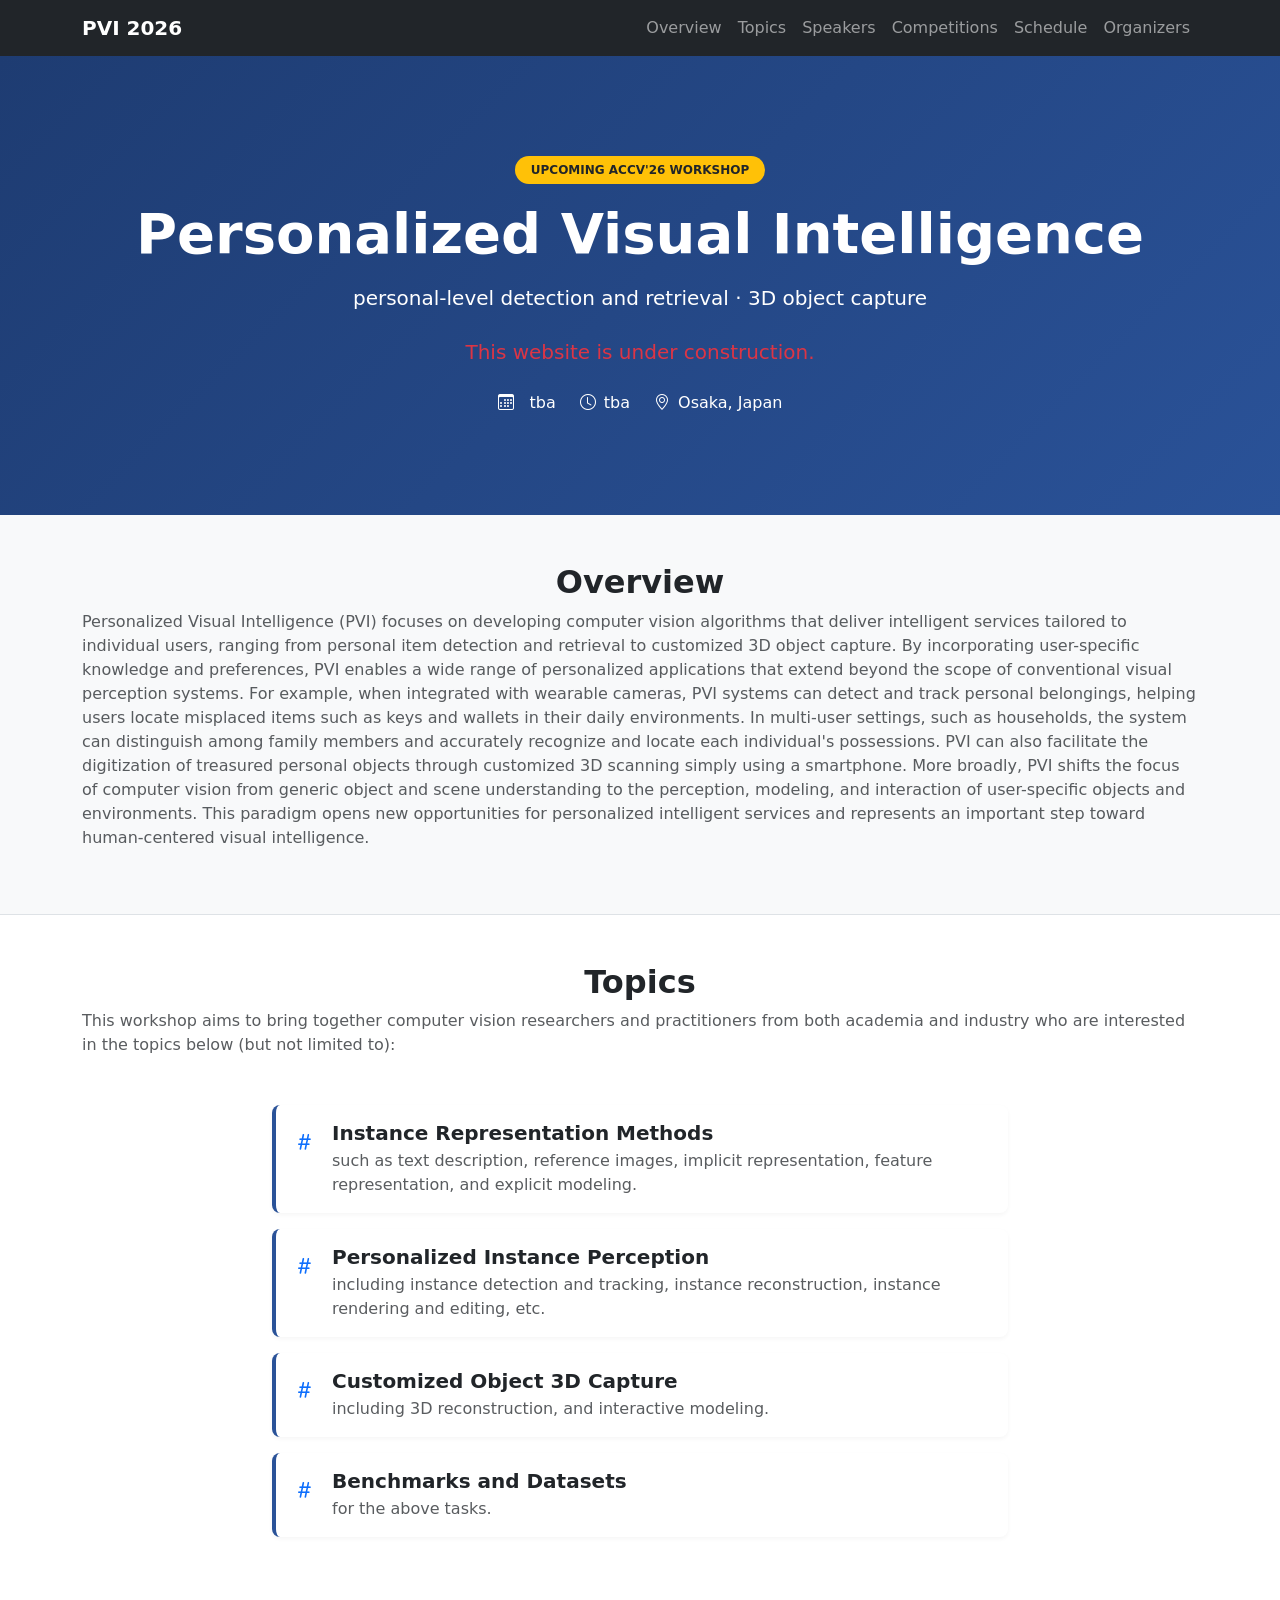
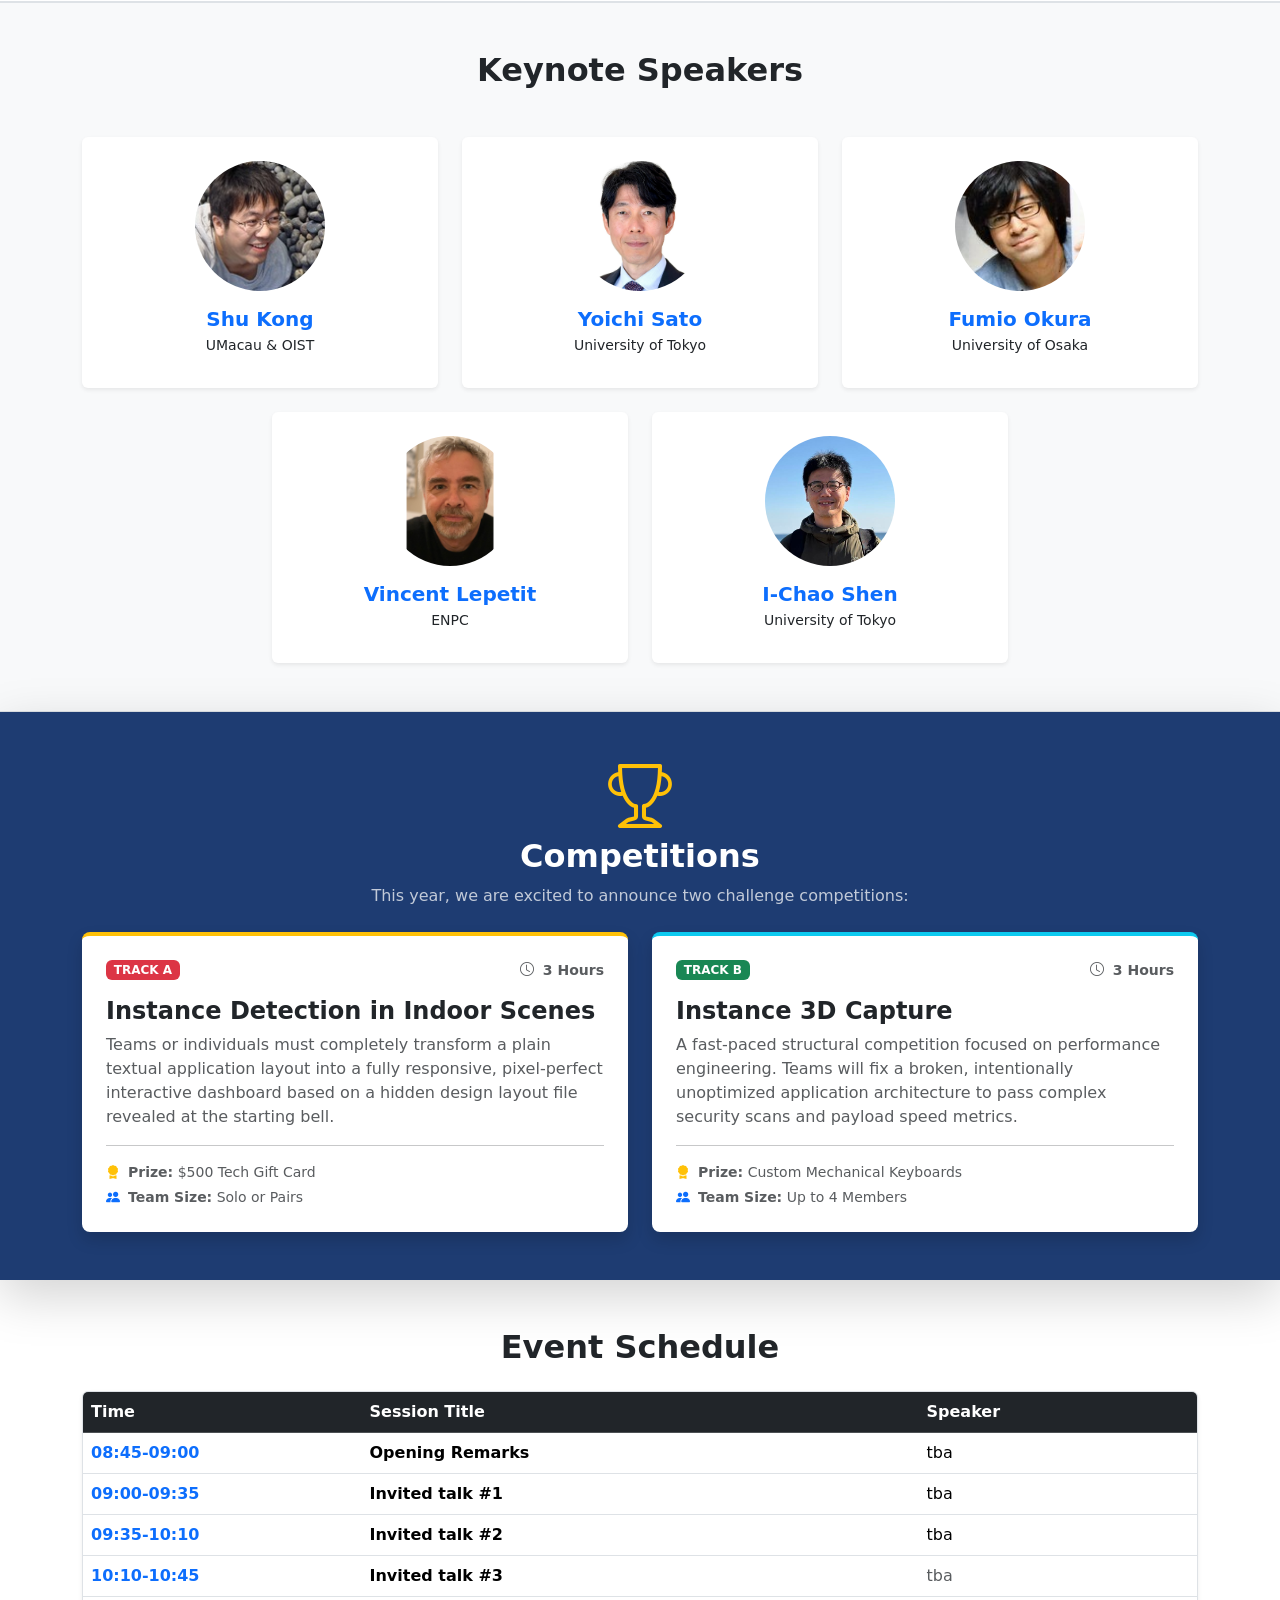
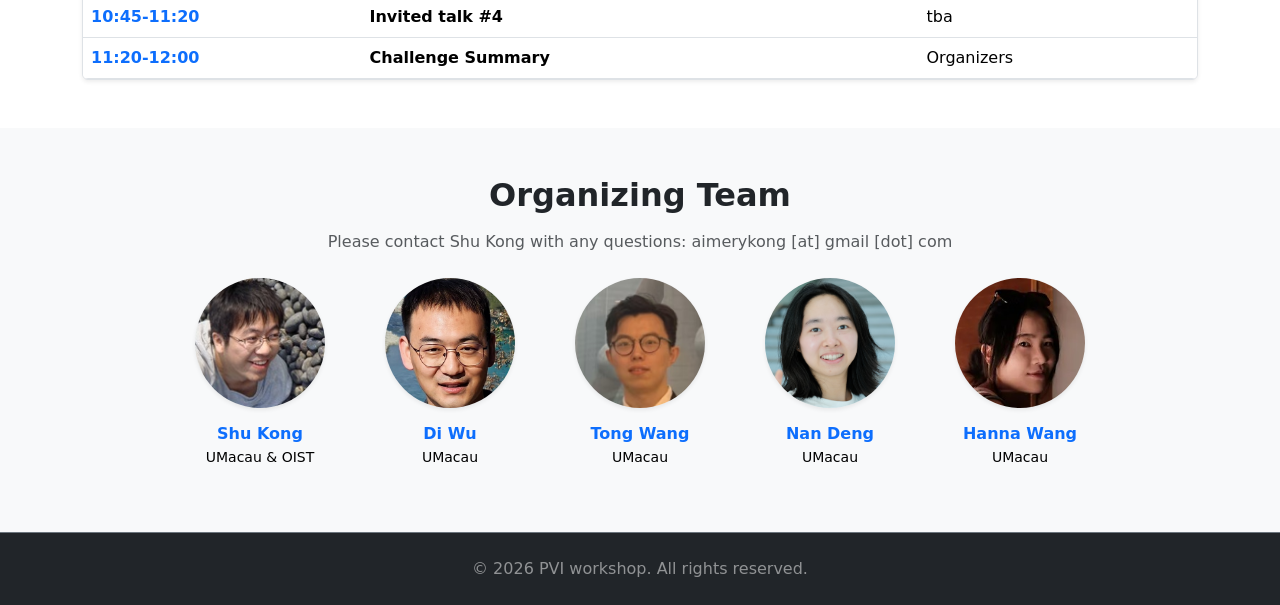
==== commit 84ba0a06: "update speakers & schedule" ====
--- a/dev_index.html
+++ b/dev_index.html
@@ -47,9 +47,9 @@
                 <ul class="navbar-nav ms-auto">
                     <li class="nav-item"><a class="nav-link" href="#overview">Overview</a></li>
                     <li class="nav-item"><a class="nav-link" href="#topics">Topics</a></li>
+                    <li class="nav-item"><a class="nav-link" href="#speakers">Speakers</a></li>
                     <li class="nav-item"><a class="nav-link" href="#competitions">Competitions</a></li>
                     <li class="nav-item"><a class="nav-link" href="#schedule">Schedule</a></li>
-                    <li class="nav-item"><a class="nav-link" href="#speakers">Speakers</a></li>
                     <li class="nav-item"><a class="nav-link" href="#organizers">Organizers</a></li>
                 </ul>
             </div>
@@ -67,7 +67,7 @@
             <div class="d-flex justify-content-center gap-4">
                 <div><i class="bi bi-calendar3 me-3"></i>tba</div>
                 <div><i class="bi bi-clock me-2"></i>tba</div>
-                <div><i class="bi bi-geo-alt me-2"></i>Okasa, Japan</div>
+                <div><i class="bi bi-geo-alt me-2"></i>Osaka, Japan</div>
             </div>
         </div>
     </header>
@@ -75,10 +75,10 @@
 
 
     <!-- Overview Section -->
-    <section id="overview" class="py-5">
+    <section id="overview" class="py-5 bg-light">
         <div class="container">
             <div class="row align-items-center">
-                <h2 class="text-center fw-bold mb-2">Workshop Overview</h2>
+                <h2 class="text-center fw-bold mb-2">Overview</h2>
                 <p class="text-muted">
                     Personalized Visual Intelligence (PVI) focuses on developing computer vision algorithms that 
                     deliver intelligent services tailored to individual users, ranging from personal item detection 
@@ -97,7 +97,7 @@
     </section>
 
     <!-- Topics Section -->
-    <section id="topics" class="py-5 bg-light border-top border-bottom">
+    <section id="topics" class="py-5 bg-white border-top border-bottom">
         <div class="container">
             <h2 class="text-center fw-bold mb-2">Topics</h2>
             <p class="text-muted mb-5">This workshop aims to bring together computer vision researchers and practitioners from both academia and industry who are interested in the topics below (but not limited to):</p>
@@ -141,6 +141,67 @@
         </div>
     </section>
 
+    
+    <!-- Speakers Section -->
+    <section id="speakers" class="py-5 bg-light border-top border-bottom">
+        <div class="container">
+            <h2 class="text-center fw-bold mb-5">Keynote Speakers</h2>
+            <div class="row g-4 justify-content-center">
+                <!-- Speaker 1 -->
+                <div class="col-md-5 col-lg-4">
+                    <a href="http://aimerykong.github.io/" class="text-decoration-none" target="_blank">
+                        <div class="card h-100 text-center shadow-sm p-4 speaker-card border-0">
+                            <img src="assets/images/shu.jpg" class="rounded-circle mx-auto mb-3" alt="Shu Kong">
+                            <h5 class="fw-bold mb-1 text-primary">Shu Kong</h5>
+                            <p class="small mb-2">UMacau & OIST</p>
+                        </div>
+                    </a>
+                </div>
+                <!-- Speaker 2 -->
+                <div class="col-md-5 col-lg-4">
+                    <a href="https://sites.google.com/ut-vision.org/ysato/" class="text-decoration-none" target="_blank">
+                        <div class="card h-100 text-center shadow-sm p-4 speaker-card border-0">
+                            <img src="assets/images/yoichi-sato.png" class="rounded-circle mx-auto mb-3" alt="Yoichi Sato">
+                            <h5 class="fw-bold mb-1 text-primary">Yoichi Sato</h5>
+                            <p class="small mb-2">University of Tokyo</p>
+                        </div>
+                    </a>
+                </div>
+                <!-- Speaker 3 -->
+                <div class="col-md-5 col-lg-4">
+                    <a href="https://fokura.jp/" class="text-decoration-none" target="_blank">
+                        <div class="card h-100 text-center shadow-sm p-4 speaker-card border-0">
+                            <img src="assets/images/fumio-okura.jpg" class="rounded-circle mx-auto mb-3" alt="Fumio Okura">
+                            <h5 class="fw-bold mb-1 text-primary">Fumio Okura</h5>
+                            <p class="small mb-2">University of Osaka</p>
+                        </div>
+                    </a>
+                </div>
+                <!-- Speaker 4 -->
+                <div class="col-md-5 col-lg-4">
+                    <a href="https://vincentlepetit.github.io/publications/" class="text-decoration-none" target="_blank">
+                        <div class="card h-100 text-center shadow-sm p-4 speaker-card border-0">
+                            <img src="assets/images/vincent-lepetit.png" class="rounded-circle mx-auto mb-3" alt="Vincent Lepetit">
+                            <h5 class="fw-bold mb-1 text-primary">Vincent Lepetit</h5>
+                            <p class="small mb-2">ENPC</p>
+                        </div>
+                    </a>
+                </div>
+                <!-- Speaker 5 -->
+                <div class="col-md-5 col-lg-4">
+                    <a href="https://jdily.github.io/" class="text-decoration-none" target="_blank">
+                        <div class="card h-100 text-center shadow-sm p-4 speaker-card border-0">
+                            <img src="assets/images/ichao.jpg" class="rounded-circle mx-auto mb-3" alt="I-Chao Shen">
+                            <h5 class="fw-bold mb-1 text-primary">I-Chao Shen</h5>
+                            <p class="small mb-2">University of Tokyo</p>
+                        </div>
+                    </a>
+                </div>
+            </div>
+        </div>
+    </section>
+
+
     <!-- Competitions Section (Dark Slate Background for high contrast) -->
     <section id="competitions" class="py-5 bg-competitions shadow-lg">
         <div class="container">
@@ -203,34 +264,34 @@
                     </thead>
                     <tbody>
                         <tr>
-                            <td class="fw-bold text-primary">09:00 AM</td>
-                            <td><strong>Welcome & Orientation:</strong> Opening address and tech stack configuration details.</td>
-                            <td>Alex Johnson</td>
-                        </tr>
-                        <tr>
-                            <td class="fw-bold text-primary">10:00 AM</td>
-                            <td><strong>Deep Dive Framework Lessons:</strong> Structural UI mechanics and optimization rules.</td>
-                            <td>Sarah Lin</td>
-                        </tr>
-                        <tr>
-                            <td class="fw-bold text-primary">11:30 AM</td>
-                            <td><strong>Competitions Kickoff:</strong> Rules layout, prompts reveal, and environment configuration checks.</td>
-                            <td>Organizing Committee</td>
-                        </tr>
-                        <tr>
-                            <td class="fw-bold text-primary">12:00 PM</td>
-                            <td class="text-muted"><i class="bi bi-play-circle me-2"></i> Lunch & Active Coding (Both Competitions Live)</td>
-                            <td class="text-muted">-</td>
-                        </tr>
-                        <tr>
-                            <td class="fw-bold text-primary">03:00 PM</td>
-                            <td><strong>Project Submission & Demos:</strong> Rapid team showcase evaluations and testing scripts runtime.</td>
-                            <td>Panel of Judges</td>
-                        </tr>
-                        <tr>
-                            <td class="fw-bold text-primary">04:00 PM</td>
-                            <td><strong>Closing Keynote:</strong> Production deployment metrics, core design trends, and winner announcements.</td>
-                            <td>Sarah Lin</td>
+                            <td class="fw-bold text-primary">08:45-09:00</td>
+                            <td><strong>Opening Remarks</strong> </td>
+                            <td>tba</td>
+                        </tr>
+                        <tr>
+                            <td class="fw-bold text-primary">09:00-09:35</td>
+                            <td><strong>Invited talk #1</strong> </td>
+                            <td>tba</td>
+                        </tr>
+                        <tr>
+                            <td class="fw-bold text-primary">09:35-10:10</td>
+                            <td><strong>Invited talk #2</strong> </td>
+                            <td>tba</td>
+                        </tr>
+                        <tr>
+                            <td class="fw-bold text-primary">10:10-10:45</td>
+                            <td><strong>Invited talk #3</strong></td>
+                            <td class="text-muted">tba</td>
+                        </tr>
+                        <tr>
+                            <td class="fw-bold text-primary">10:45-11:20</td>
+                            <td><strong>Invited talk #4</strong> </td>
+                            <td>tba</td>
+                        </tr>
+                        <tr>
+                            <td class="fw-bold text-primary">11:20-12:00</td>
+                            <td><strong>Challenge Summary</strong></td>
+                            <td>Organizers</td>
                         </tr>
                     </tbody>
                 </table>
@@ -238,35 +299,10 @@
         </div>
     </section>
 
-    <!-- Speakers Section (Light Gray Background) -->
-    <section id="speakers" class="py-5 bg-light border-top border-bottom">
-        <div class="container">
-            <h2 class="text-center fw-bold mb-5">Keynote Speakers</h2>
-            <div class="row g-4 justify-content-center">
-                <!-- Speaker 1 -->
-                <div class="col-md-5 col-lg-4">
-                    <div class="card h-100 text-center shadow-sm p-4 speaker-card border-0">
-                        <img src="https://images.unsplash.com/photo-1534528741775-53994a69daeb?auto=format&fit=crop&w=300&q=80" class="rounded-circle mx-auto mb-3" alt="Sarah Lin">
-                        <h5 class="fw-bold mb-1">Sarah Lin</h5>
-                        <p class="text-primary small mb-2">Senior Frontend Engineer</p>
-                        <p class="text-muted small mb-0">Sarah is a UI/UX specialist who has spent the last decade building accessible web applications for Fortune 500 companies.</p>
-                    </div>
-                </div>
-                <!-- Speaker 2 -->
-                <div class="col-md-5 col-lg-4">
-                    <div class="card h-100 text-center shadow-sm p-4 speaker-card border-0">
-                        <img src="https://images.unsplash.com/photo-1507003211169-0a1dd7228f2d?auto=format&fit=crop&w=300&q=80" class="rounded-circle mx-auto mb-3" alt="Alex Johnson">
-                        <h5 class="fw-bold mb-1">Alex Johnson</h5>
-                        <p class="text-primary small mb-2">Technical Lead & Educator</p>
-                        <p class="text-muted small mb-0">Alex loves breaking down complex architectural concepts into bite-sized, digestible lessons. He hosts the popular DevTalk podcast.</p>
-                    </div>
-                </div>
-            </div>
-        </div>
-    </section>
+
 
     <!-- Organizers Section -->
-    <section id="organizers" class="py-5">
+    <section id="organizers" class="py-5 bg-light">
         <div class="container">
             <h2 class="text-center fw-bold mb-3">Organizing Team</h2>
             <p class="text-center text-muted mb-4">Please contact Shu Kong with any questions: aimerykong [at] gmail [dot] com </p>
@@ -277,7 +313,7 @@
                         <div class="text-center organizer-card">
                             <img src="assets/images/shu.jpg" class="rounded-circle mx-auto mb-3 shadow-sm" alt="Shu Kong">
                             <h6 class="fw-bold mb-1">Shu Kong</h6>
-                            <p class="text-muted small">UMacau & OIST</p>
+                            <p class="text-black small">UMacau & OIST</p>
                         </div>
                     </a>
                 </div>
@@ -287,7 +323,7 @@
                         <div class="text-center organizer-card">
                             <img src="assets/images/Di-Wu.jpg" class="rounded-circle mx-auto mb-3 shadow-sm" alt="Di Wu">
                             <h6 class="fw-bold mb-1">Di Wu</h6>
-                            <p class="text-muted small">UMacau</p>
+                            <p class="text-black small">UMacau</p>
                         </div>
                     </a>
                 </div>
@@ -297,7 +333,7 @@
                         <div class="text-center organizer-card">
                             <img src="assets/images/Tong-Wang.jpg" class="rounded-circle mx-auto mb-3 shadow-sm" alt="Tong Wang">
                             <h6 class="fw-bold mb-1">Tong Wang</h6>
-                            <p class="text-muted small">UMacau</p>
+                            <p class="text-black small">UMacau</p>
                         </div>
                     </a>
                 </div>
@@ -307,7 +343,7 @@
                         <div class="text-center organizer-card">
                             <img src="assets/images/Nan-Deng.jpeg" class="rounded-circle mx-auto mb-3 shadow-sm" alt="Nan Deng">
                             <h6 class="fw-bold mb-1">Nan Deng</h6>
-                            <p class="text-muted small">UMacau</p>
+                            <p class="text-black small">UMacau</p>
                         </div>
                     </a>
                 </div>
@@ -317,7 +353,7 @@
                         <div class="text-center organizer-card">
                             <img src="assets/images/Hanna-Wang.jpg" class="rounded-circle mx-auto mb-3 shadow-sm" alt="Hanna Wang">
                             <h6 class="fw-bold mb-1">Hanna Wang</h6>
-                            <p class="text-muted small">UMacau</p>
+                            <p class="text-black small">UMacau</p>
                         </div>
                     </a>
                 </div>
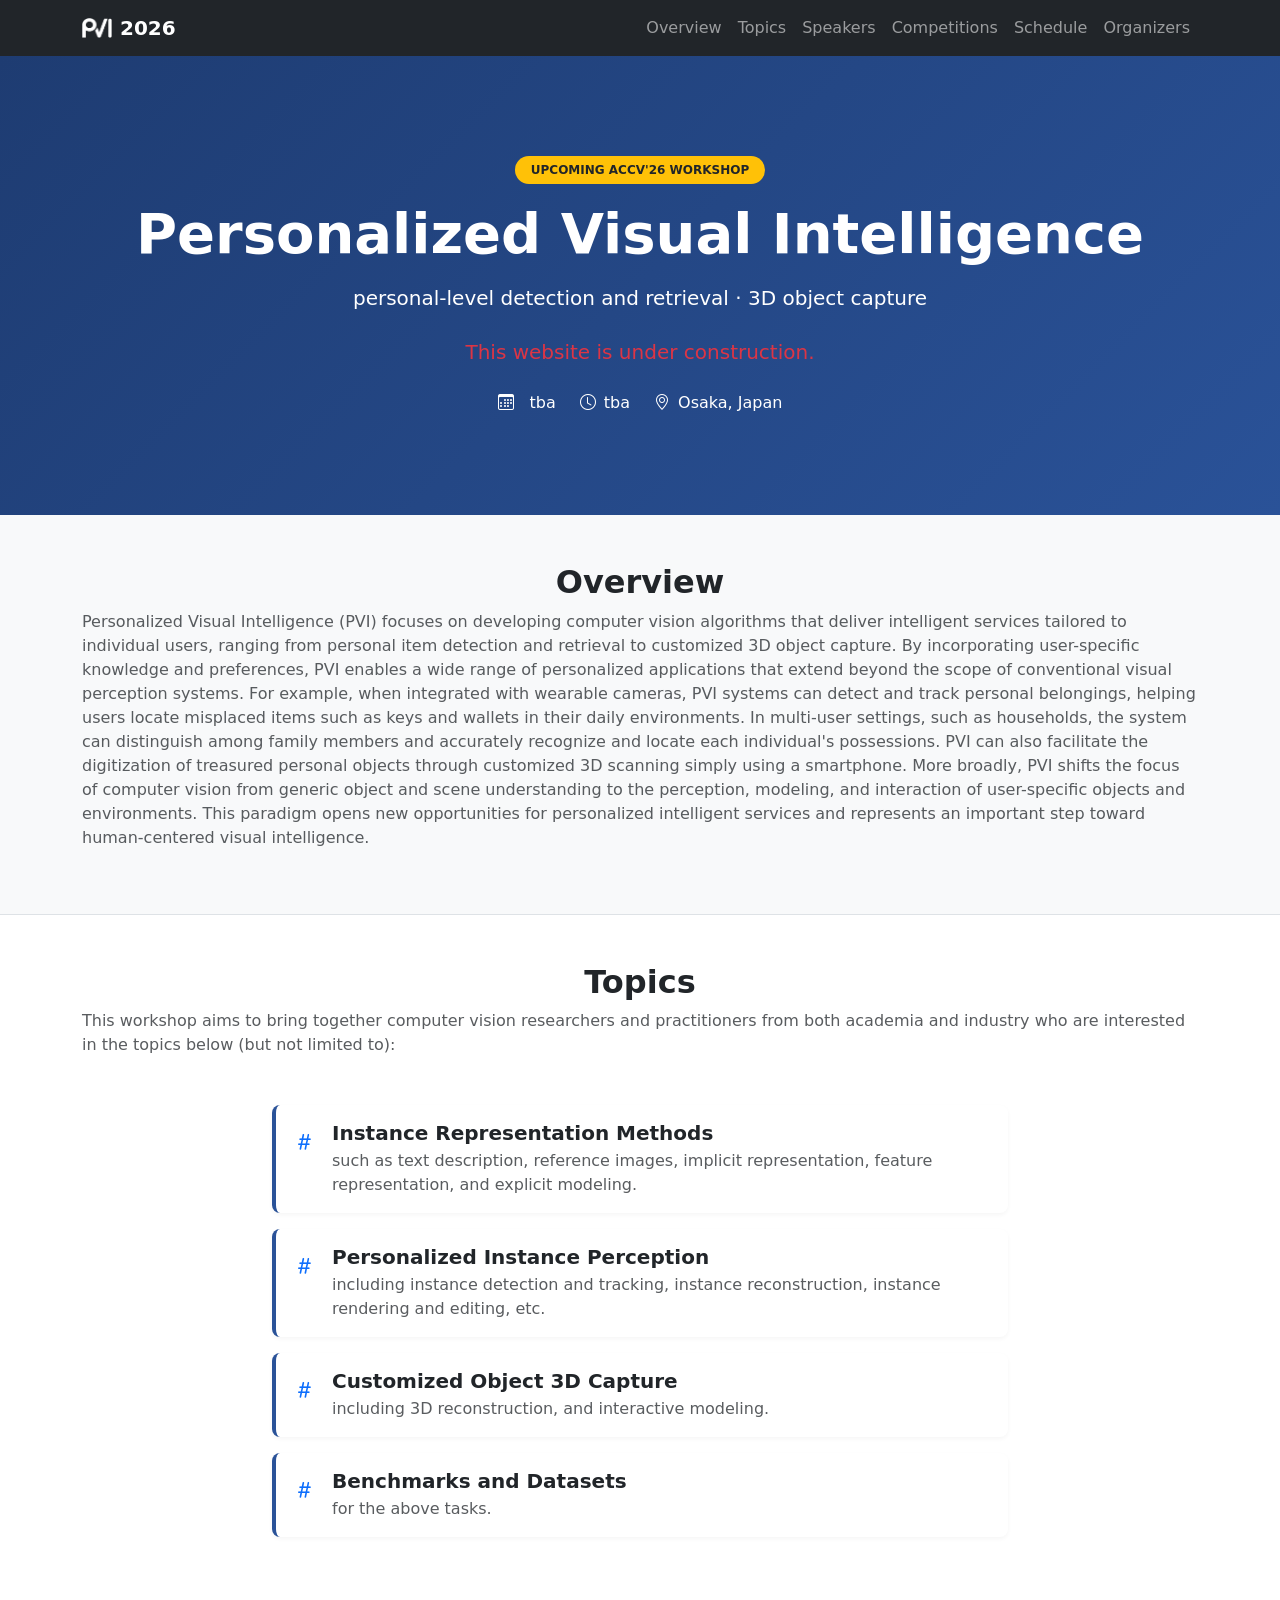
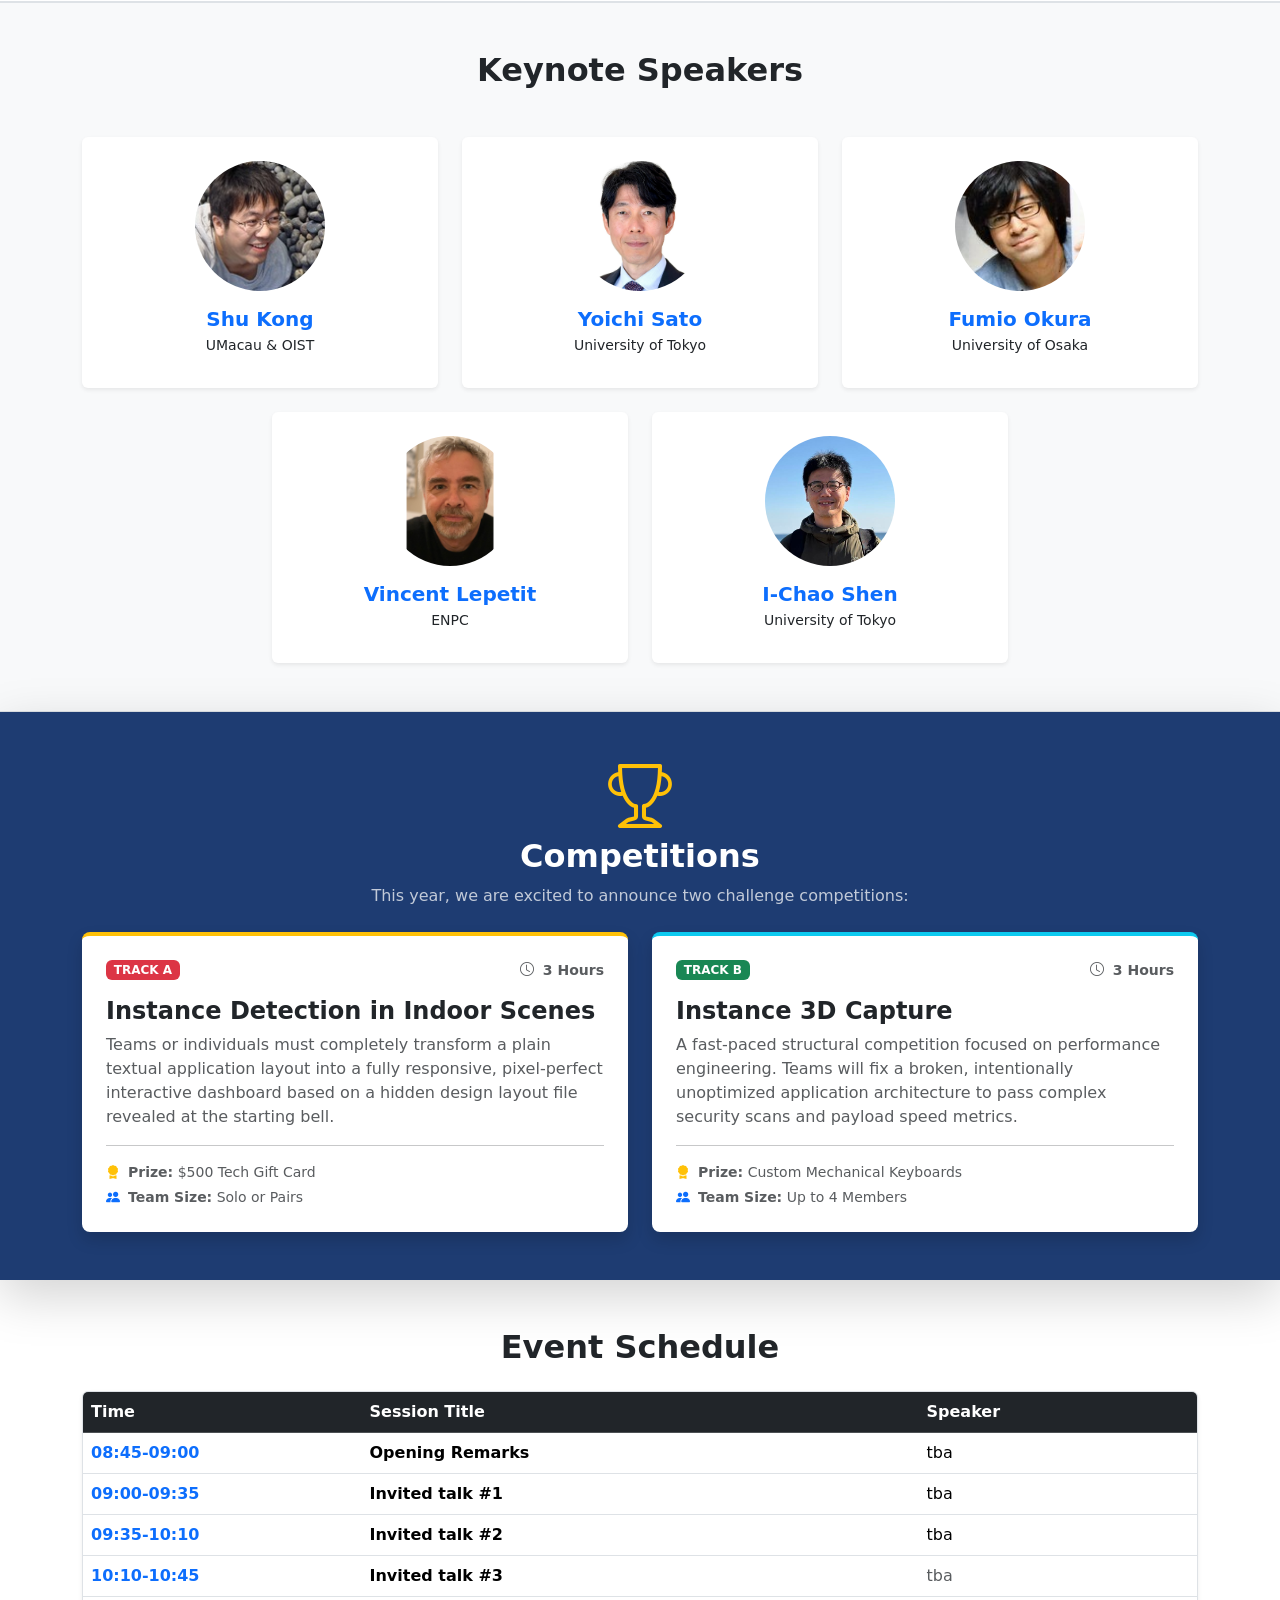
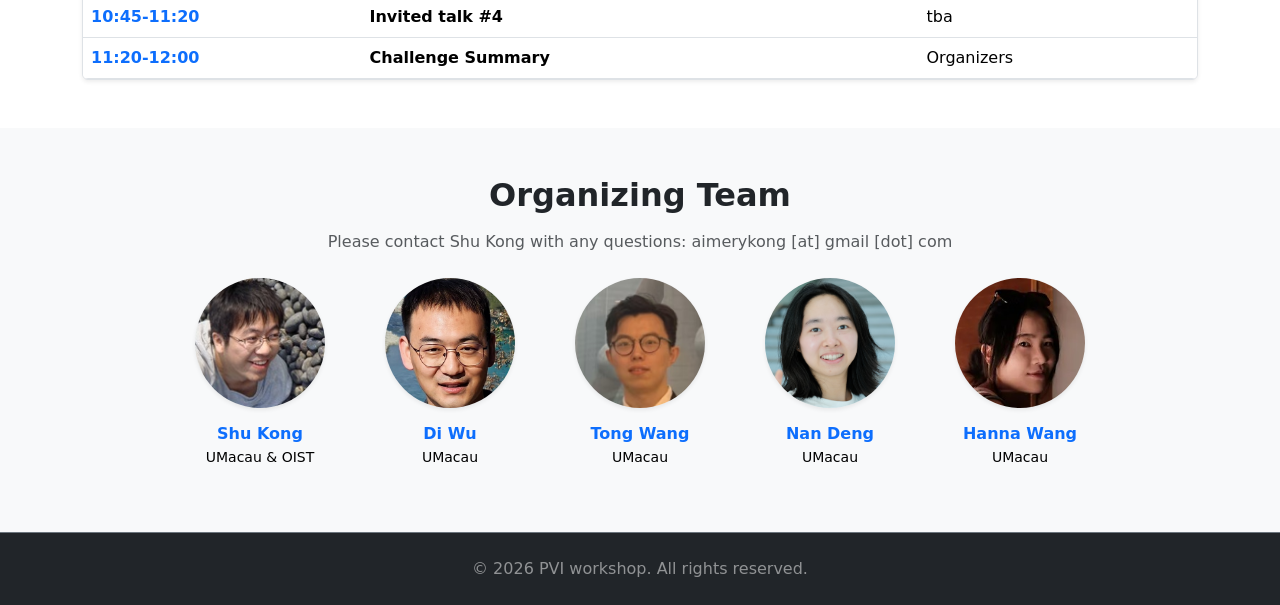
==== commit 7fa10b45: "upload icon" ====
--- a/dev_index.html
+++ b/dev_index.html
@@ -39,7 +39,10 @@
     <!-- Navigation -->
     <nav class="navbar navbar-expand-lg navbar-dark bg-dark sticky-top">
         <div class="container">
-            <a class="navbar-brand fw-bold" href="https://personalized-visual-intelligence.github.io">PVI 2026</a>
+            <a class="navbar-brand fw-bold d-inline-flex align-items-center" href="https://personalized-visual-intelligence.github.io">
+                <img src="assets/images/PVI_white.png" alt="PVI Logo" width="30" height="20" class="me-2">
+                2026
+            </a>
             <button class="navbar-toggler" type="button" data-bs-toggle="collapse" data-bs-target="#navbarNav">
                 <span class="navbar-toggler-icon"></span>
             </button>
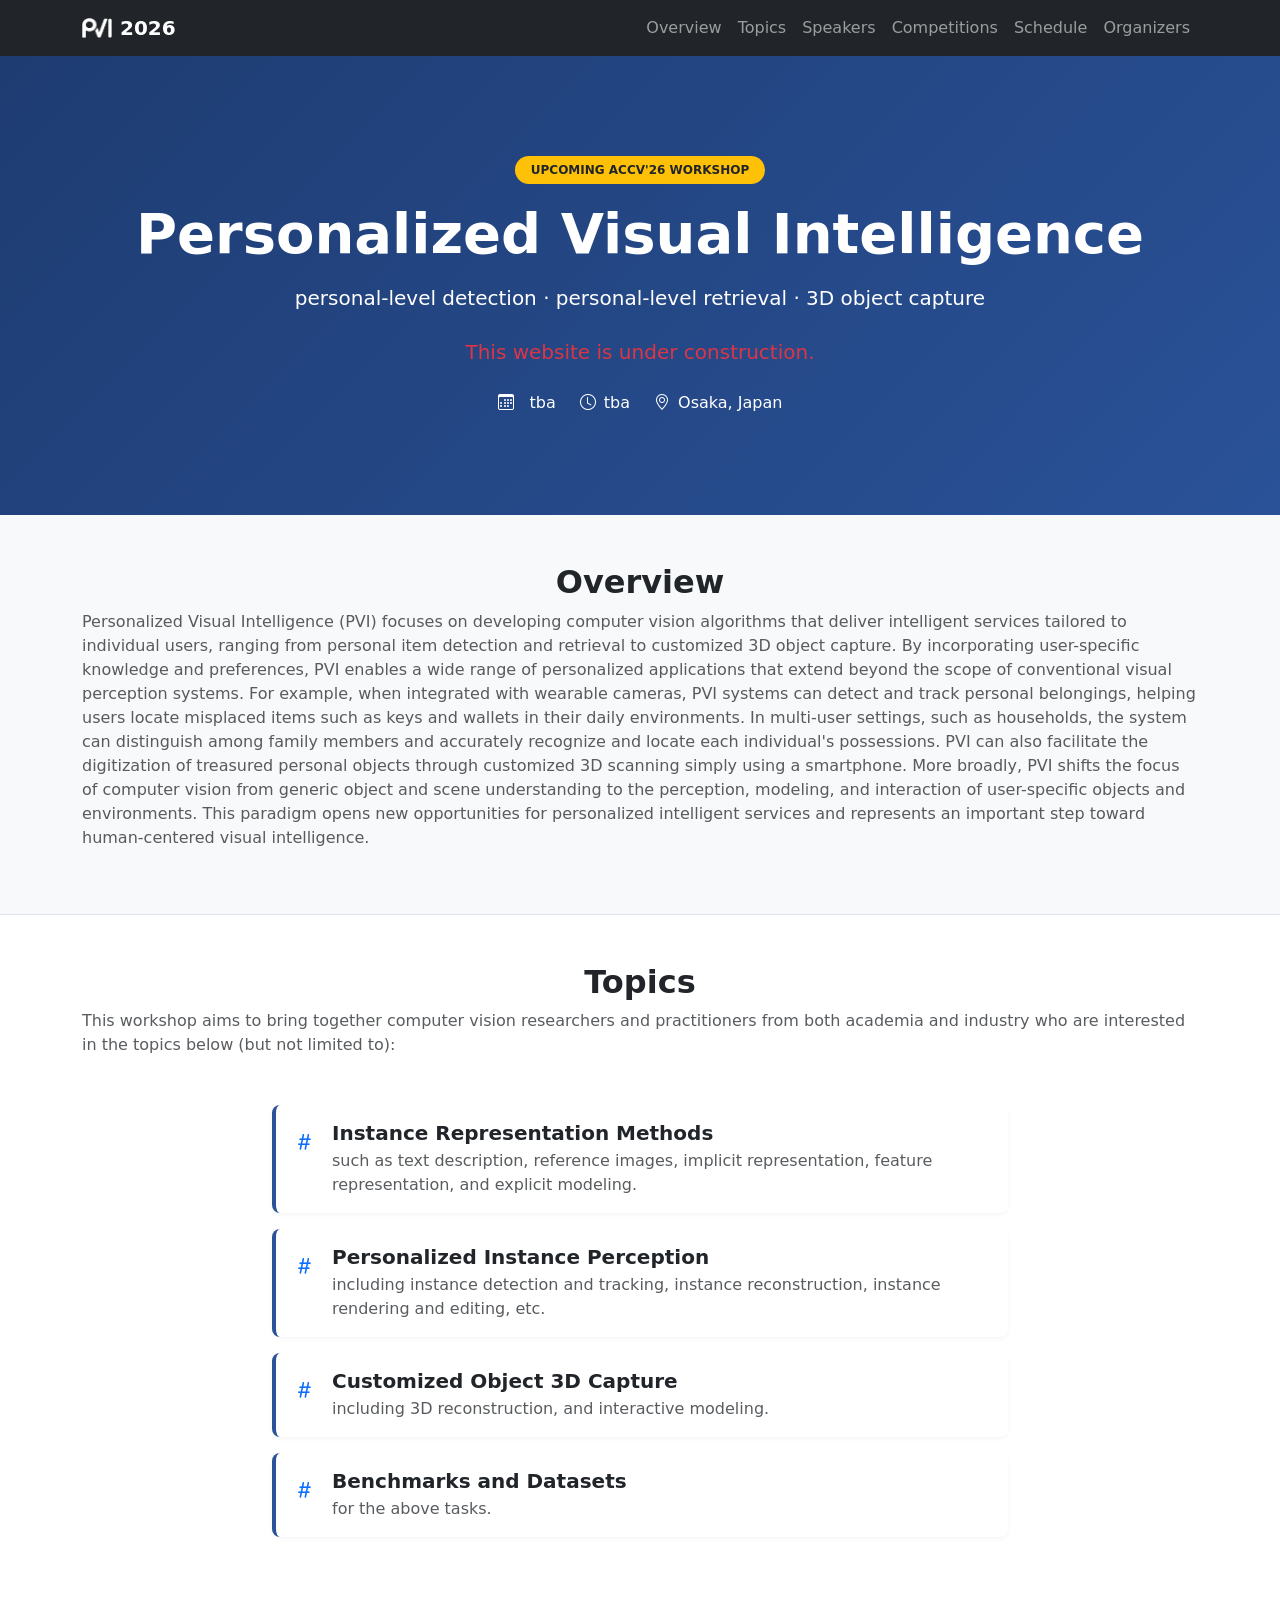
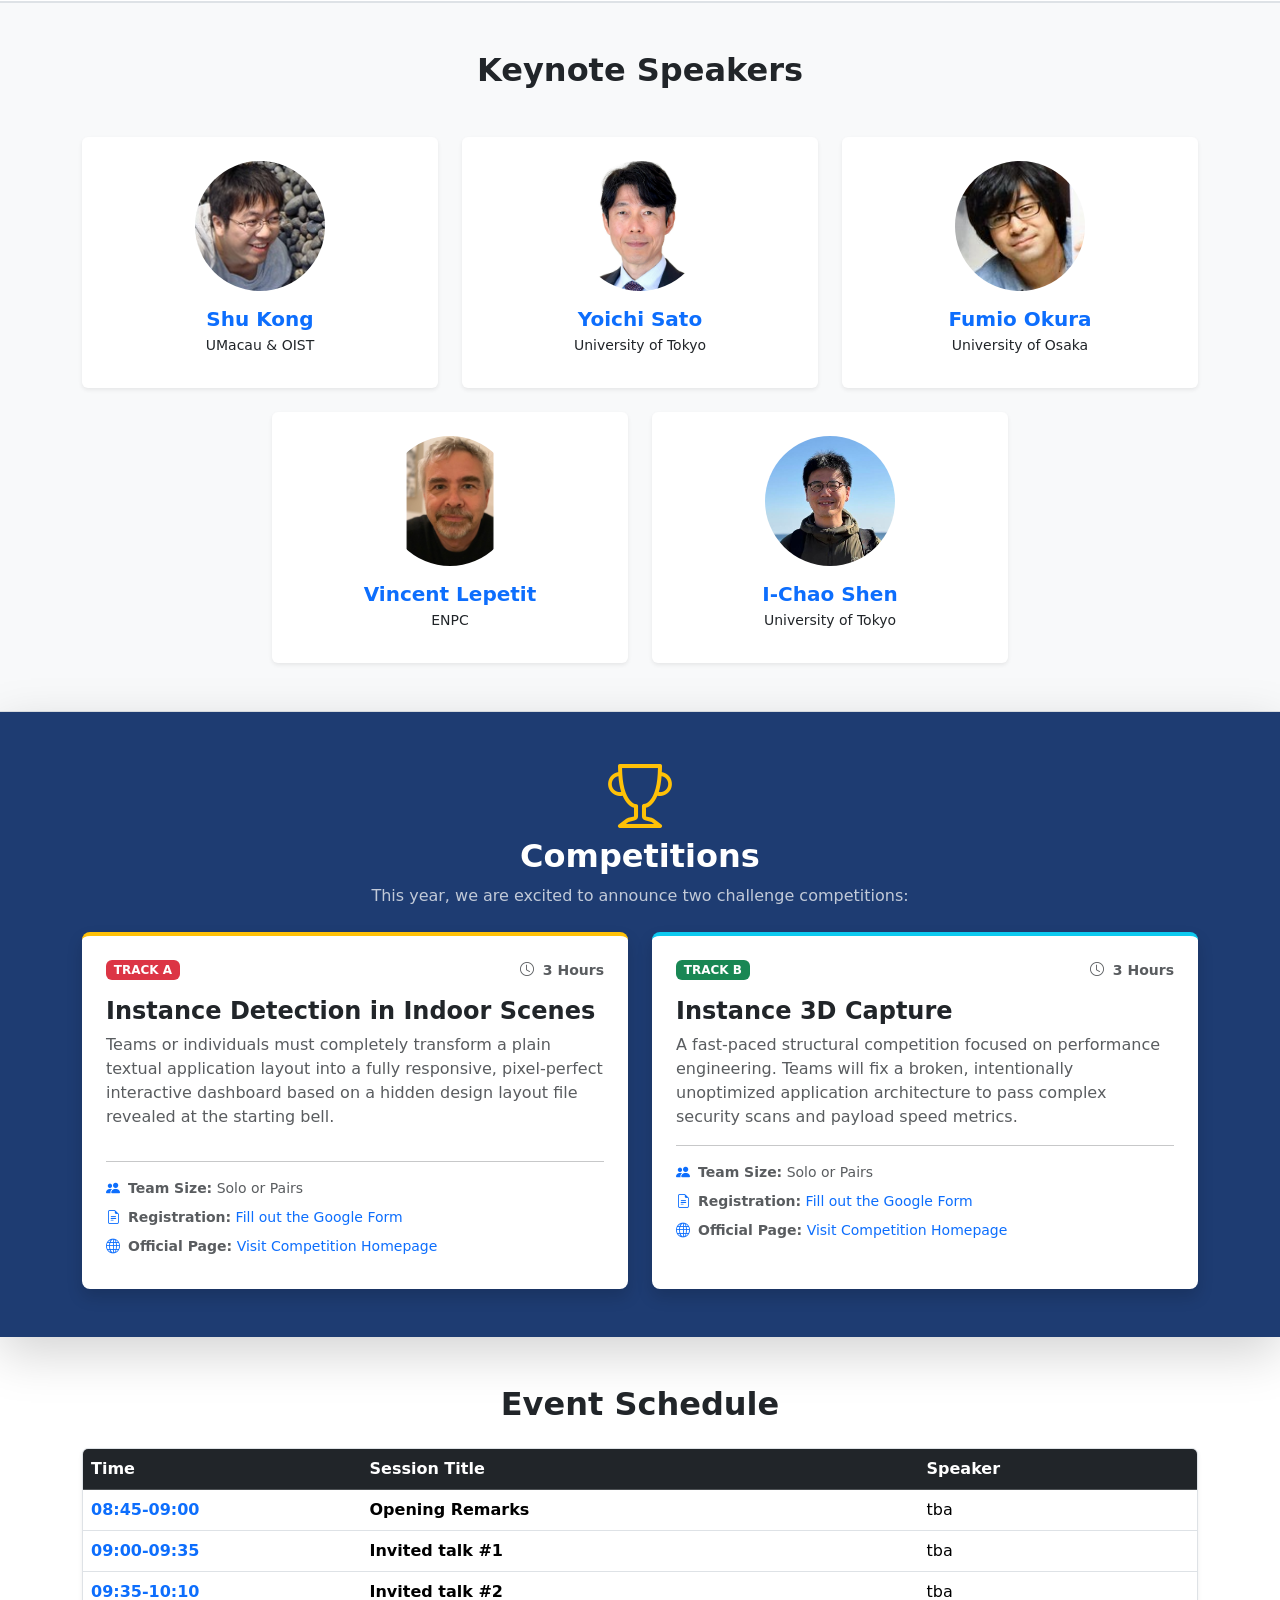
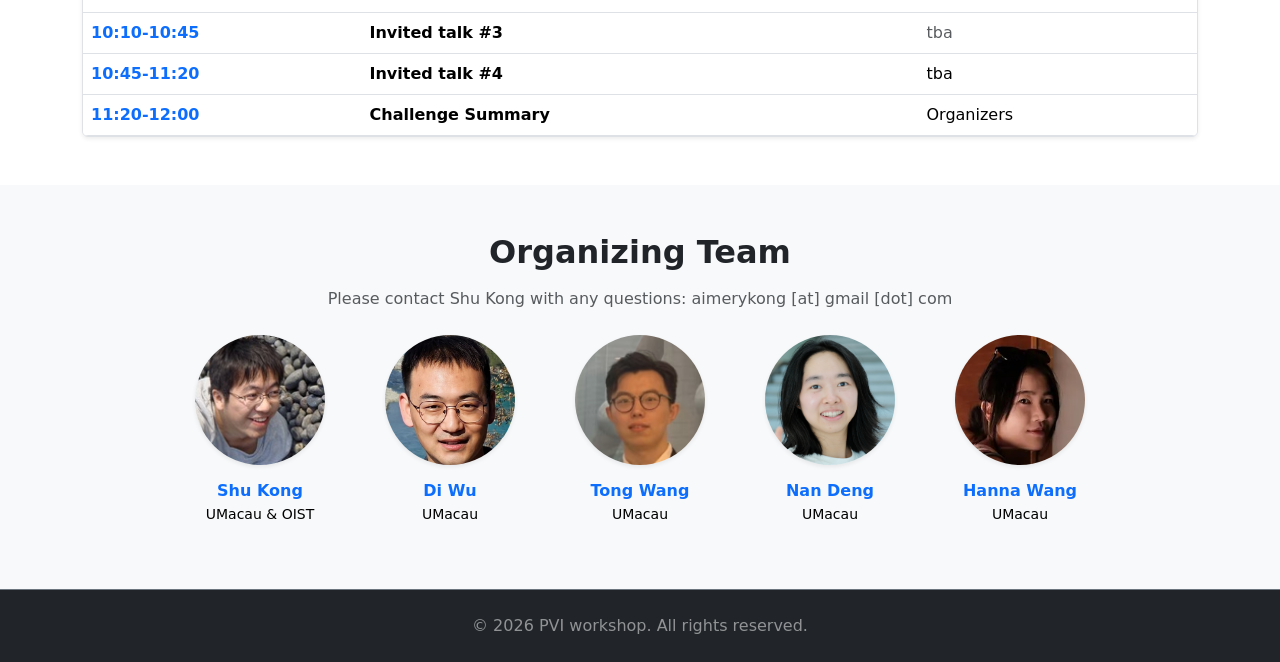
==== commit e57e971f: "update competition" ====
--- a/dev_index.html
+++ b/dev_index.html
@@ -65,7 +65,7 @@
         <div class="container">
             <span class="badge bg-warning text-dark mb-3 px-3 py-2 rounded-pill fw-bold">UPCOMING ACCV'26 WORKSHOP</span>
             <h1 class="display-4 fw-bold mb-3">Personalized Visual Intelligence</h1>
-            <p class="lead mb-4">personal-level detection and retrieval · 3D object capture</p>
+            <p class="lead mb-4">personal-level detection ·  personal-level retrieval · 3D object capture</p>
             <p class="lead mb-4 text-danger">This website is under construction.</p>
             <div class="d-flex justify-content-center gap-4">
                 <div><i class="bi bi-calendar3 me-3"></i>tba</div>
@@ -217,7 +217,7 @@
             <div class="row g-4">
                 <!-- Competition 1 -->
                 <div class="col-md-6">
-                    <div class="bg-white text-dark p-4 rounded-3 h-100 border-top border-4 border-warning shadow">
+                    <div class="bg-white text-dark p-4 rounded-3 h-100 d-flex flex-column justify-content-between border-top border-4 border-warning shadow">
                         <div class="d-flex justify-content-between align-items-center mb-3">
                             <span class="badge bg-danger">TRACK A</span>
                             <small class="text-muted fw-bold"><i class="bi bi-clock me-1"></i> 3 Hours</small>
@@ -225,9 +225,19 @@
                         <h4 class="fw-bold mb-2">Instance Detection in Indoor Scenes</h4>
                         <p class="text-muted">Teams or individuals must completely transform a plain textual application layout into a fully responsive, pixel-perfect interactive dashboard based on a hidden design layout file revealed at the starting bell.</p>
                         <hr>
+                        
                         <ul class="list-unstyled text-muted small mb-0">
-                            <li class="mb-1"><i class="bi bi-award-fill text-warning me-2"></i><strong>Prize:</strong> $500 Tech Gift Card</li>
-                            <li><i class="bi bi-people-fill text-primary me-2"></i><strong>Team Size:</strong> Solo or Pairs</li>
+                            <li class="mb-2">
+                                <i class="bi bi-people-fill text-primary me-2"></i><strong>Team Size:</strong> Solo or Pairs
+                            </li>
+                            <li class="mb-2">
+                                <i class="bi bi-file-earmark-text text-primary me-2"></i><strong>Registration:</strong> 
+                                <a href="#" target="_blank" class="text-decoration-none">Fill out the Google Form</a>
+                            </li>
+                            <li class="mb-2">
+                                <i class="bi bi-globe text-primary me-2"></i><strong>Official Page:</strong> 
+                                <a href="#" class="text-decoration-none">Visit Competition Homepage</a>
+                            </li>
                         </ul>
                     </div>
                 </div>
@@ -243,8 +253,17 @@
                         <p class="text-muted">A fast-paced structural competition focused on performance engineering. Teams will fix a broken, intentionally unoptimized application architecture to pass complex security scans and payload speed metrics.</p>
                         <hr>
                         <ul class="list-unstyled text-muted small mb-0">
-                            <li class="mb-1"><i class="bi bi-award-fill text-warning me-2"></i><strong>Prize:</strong> Custom Mechanical Keyboards</li>
-                            <li><i class="bi bi-people-fill text-primary me-2"></i><strong>Team Size:</strong> Up to 4 Members</li>
+                            <li class="mb-2">
+                                <i class="bi bi-people-fill text-primary me-2"></i><strong>Team Size:</strong> Solo or Pairs
+                            </li>
+                            <li class="mb-2">
+                                <i class="bi bi-file-earmark-text text-primary me-2"></i><strong>Registration:</strong> 
+                                <a href="#" target="_blank" class="text-decoration-none">Fill out the Google Form</a>
+                            </li>
+                            <li class="mb-2">
+                                <i class="bi bi-globe text-primary me-2"></i><strong>Official Page:</strong> 
+                                <a href="#" class="text-decoration-none">Visit Competition Homepage</a>
+                            </li>
                         </ul>
                     </div>
                 </div>
@@ -252,7 +271,7 @@
         </div>
     </section>
 
-    <!-- Schedule Section (White Background) -->
+    <!-- Schedule Section -->
     <section id="schedule" class="py-5 bg-schedule">
         <div class="container">
             <h2 class="text-center fw-bold mb-4">Event Schedule</h2>
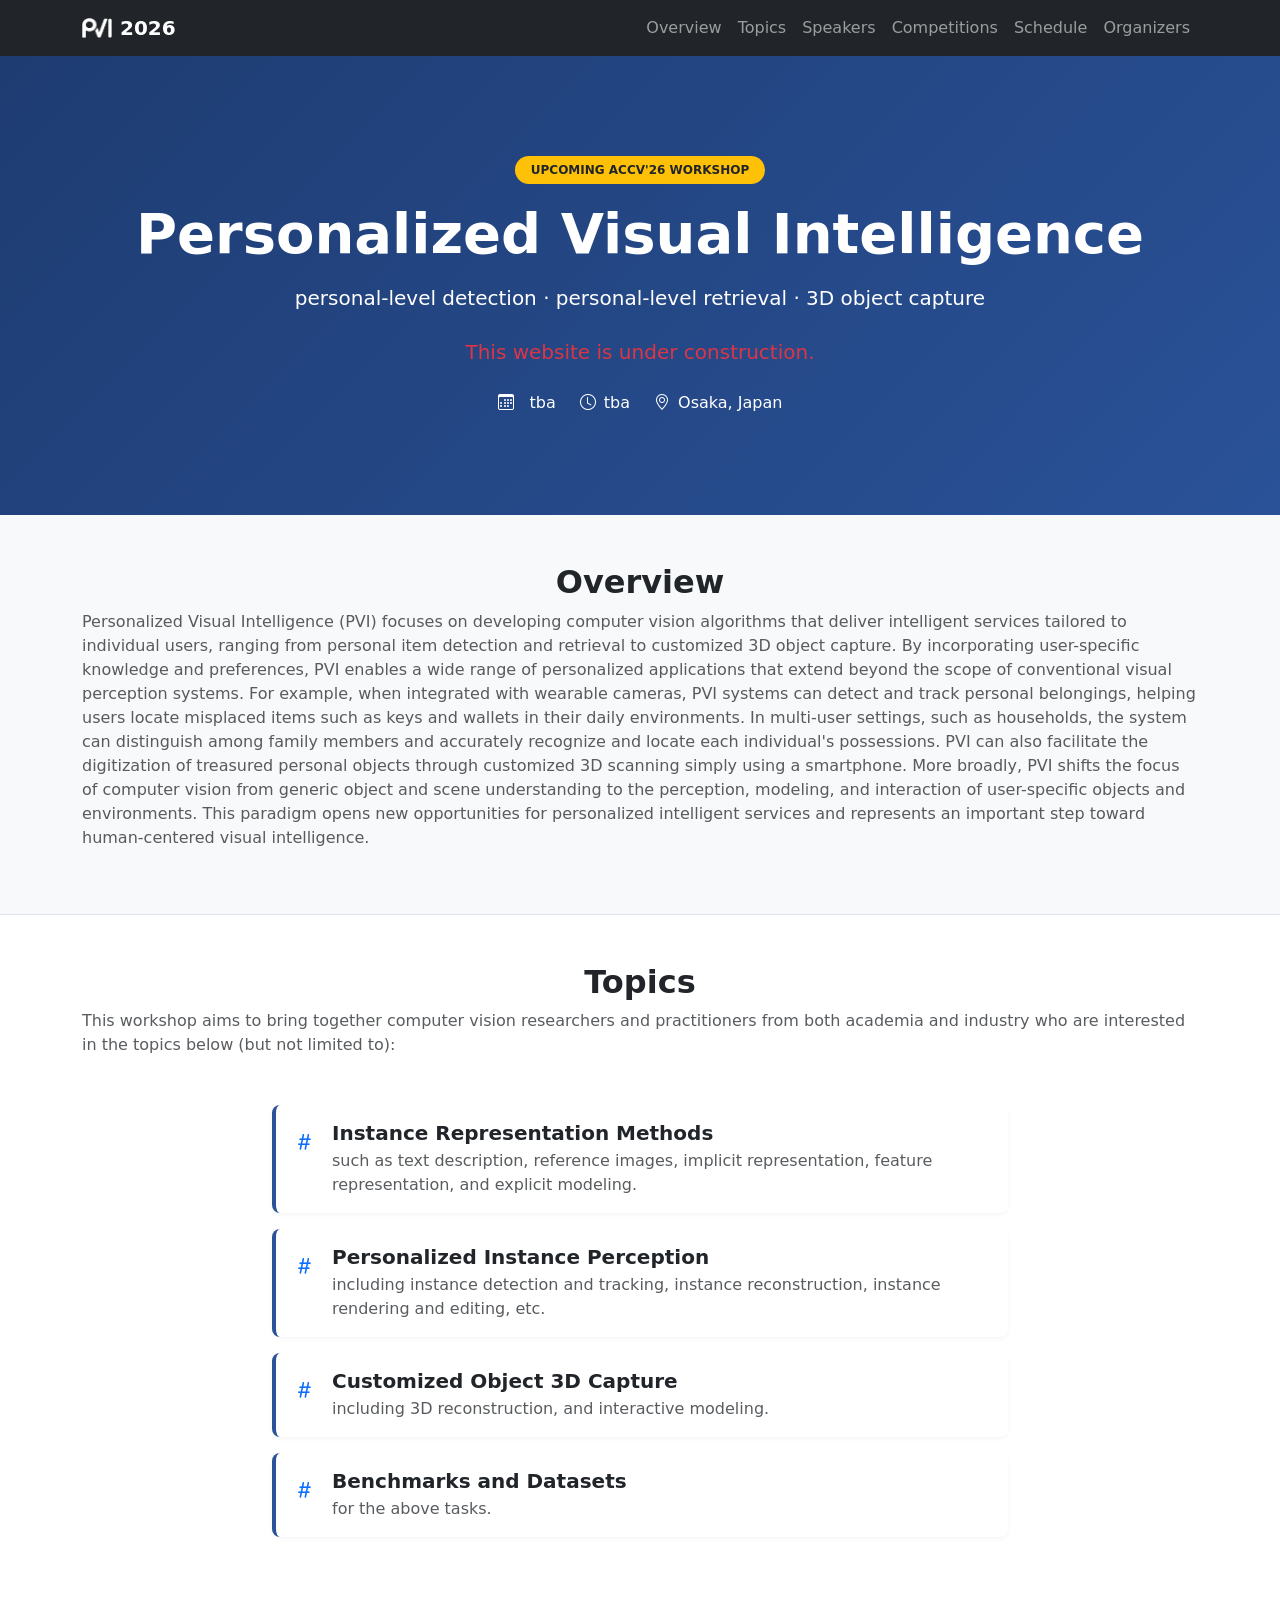
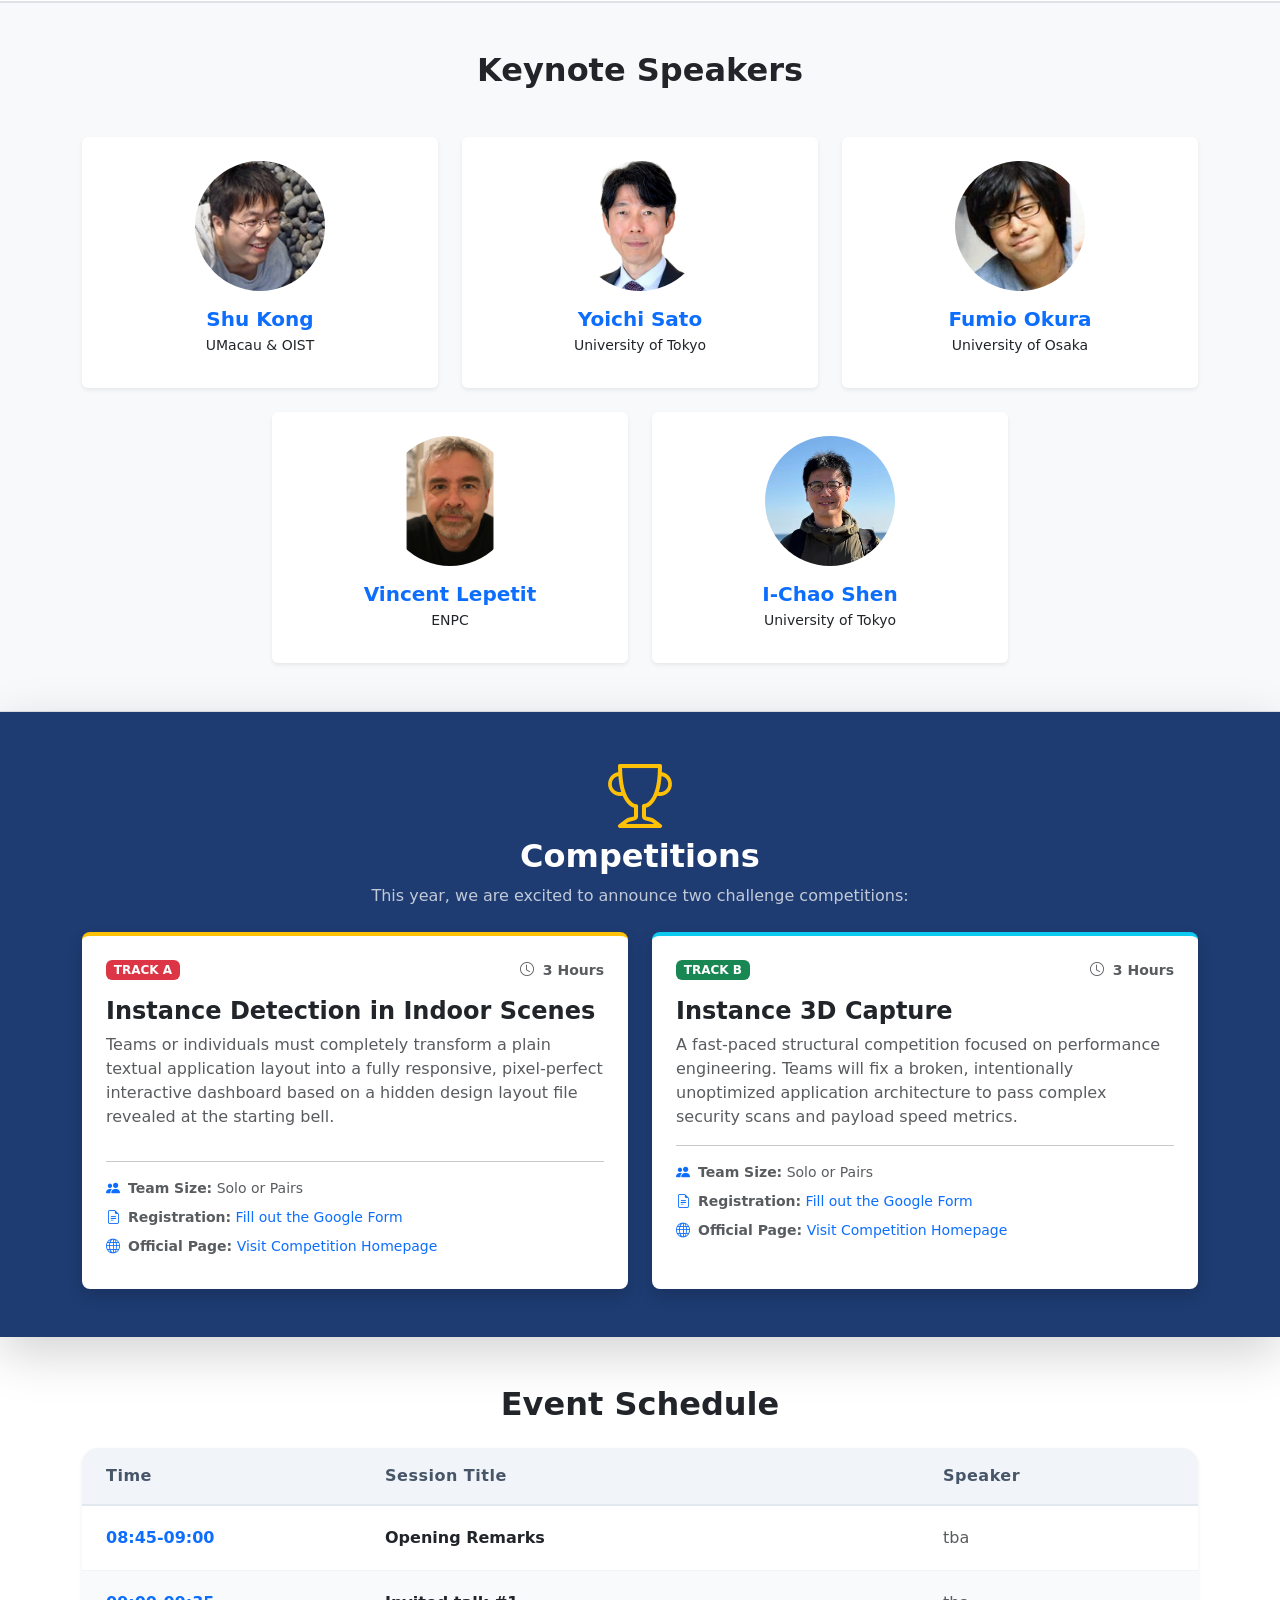
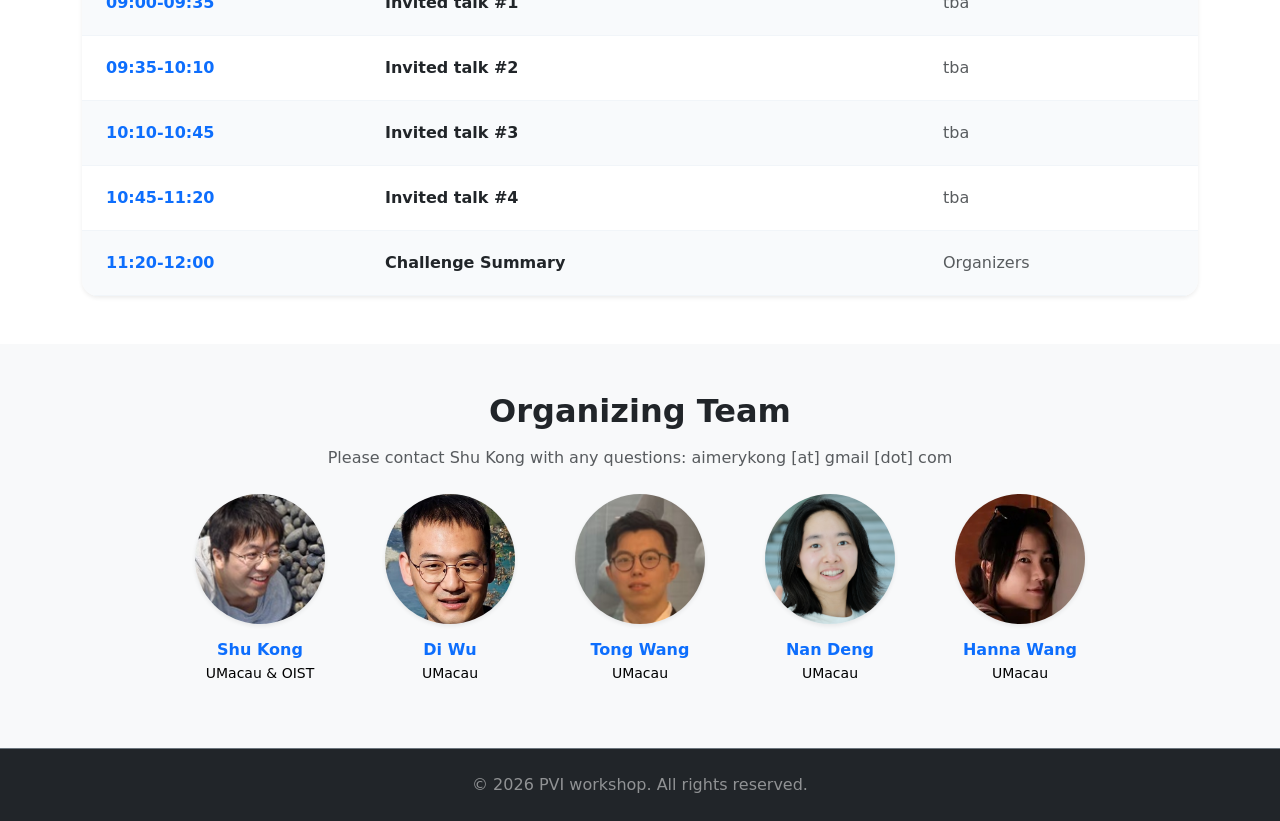
==== commit 0793eedb: "change schedule style" ====
--- a/dev_index.html
+++ b/dev_index.html
@@ -32,6 +32,28 @@
             border-left: 4px solid #2a5298;
         }
 
+        /*custom table*/
+        .custom-table-modern {
+            border-collapse: separate;
+            border-spacing: 0;
+        }
+        .custom-table-modern thead th {
+            background-color: #f1f5f9;
+            color: #475569;
+            font-weight: 700;
+            font-size: 1rem;
+            letter-spacing: 0.5px;
+            padding: 16px 24px;
+            border-bottom: 2px solid #e2e8f0;
+        }
+        .custom-table-modern tbody td {
+            padding: 20px 24px;
+            border-bottom: 1px solid #f1f5f9;
+            transition: all 0.2s ease;
+        }
+        .custom-table-modern tbody tr:nth-child(even) td {
+            background-color: #f8fafc;
+        }
     </style>
 </head>
 <body>
@@ -272,11 +294,11 @@
     </section>
 
     <!-- Schedule Section -->
-    <section id="schedule" class="py-5 bg-schedule">
+    <!-- <section id="schedule" class="py-5 bg-schedule">
         <div class="container">
             <h2 class="text-center fw-bold mb-4">Event Schedule</h2>
             <div class="table-responsive bg-white shadow-sm rounded border">
-                <table class="table table-hover align-middle mb-0">
+                <table class="table table-striped table-hover align-middle mb-0">
                     <thead class="table-dark">
                         <tr>
                             <th style="width: 25%">Time</th>
@@ -303,7 +325,7 @@
                         <tr>
                             <td class="fw-bold text-primary">10:10-10:45</td>
                             <td><strong>Invited talk #3</strong></td>
-                            <td class="text-muted">tba</td>
+                            <td>tba</td>
                         </tr>
                         <tr>
                             <td class="fw-bold text-primary">10:45-11:20</td>
@@ -314,6 +336,55 @@
                             <td class="fw-bold text-primary">11:20-12:00</td>
                             <td><strong>Challenge Summary</strong></td>
                             <td>Organizers</td>
+                        </tr>
+                    </tbody>
+                </table>
+            </div>
+        </div>
+    </section> -->
+
+    <section id="schedule" class="py-5 bg-schedule">
+        <div class="container">
+            <h2 class="text-center fw-bold mb-4">Event Schedule</h2>
+            <div class="table-responsive shadow-sm rounded-4 border-0">
+                <table class="table table-hover align-middle mb-0 custom-table-modern">
+                    <thead>
+                        <tr>
+                            <th style="width: 25%">Time</th>
+                            <th style="width: 50%">Session Title</th>
+                            <th style="width: 25%">Speaker</th>
+                        </tr>
+                    </thead>
+                    <tbody>
+                        <tr>
+                            <td class="fw-bold text-primary">08:45-09:00</td>
+                            <td><span class="fw-bold text-dark">Opening Remarks</span></td>
+                            <td><span class="text-muted">tba</span></td>
+                        </tr>
+                        <tr>
+                            <td class="fw-bold text-primary">09:00-09:35</td>
+                            <td><span class="fw-bold text-dark">Invited talk #1</span></td>
+                            <td><span class="text-muted">tba</span></td>
+                        </tr>
+                        <tr>
+                            <td class="fw-bold text-primary">09:35-10:10</td>
+                            <td><span class="fw-bold text-dark">Invited talk #2</span></td>
+                            <td><span class="text-muted">tba</span></td>
+                        </tr>
+                        <tr>
+                            <td class="fw-bold text-primary">10:10-10:45</td>
+                            <td><span class="fw-bold text-dark">Invited talk #3</span></td>
+                            <td><span class="text-muted">tba</span></td>
+                        </tr>
+                        <tr>
+                            <td class="fw-bold text-primary">10:45-11:20</td>
+                            <td><span class="fw-bold text-dark">Invited talk #4</span></td>
+                            <td><span class="text-muted">tba</span></td>
+                        </tr>
+                        <tr>
+                            <td class="fw-bold text-primary">11:20-12:00</td>
+                            <td><span class="fw-bold text-dark">Challenge Summary</span></td>
+                            <td><span class="text-muted">Organizers</span></td>
                         </tr>
                     </tbody>
                 </table>
